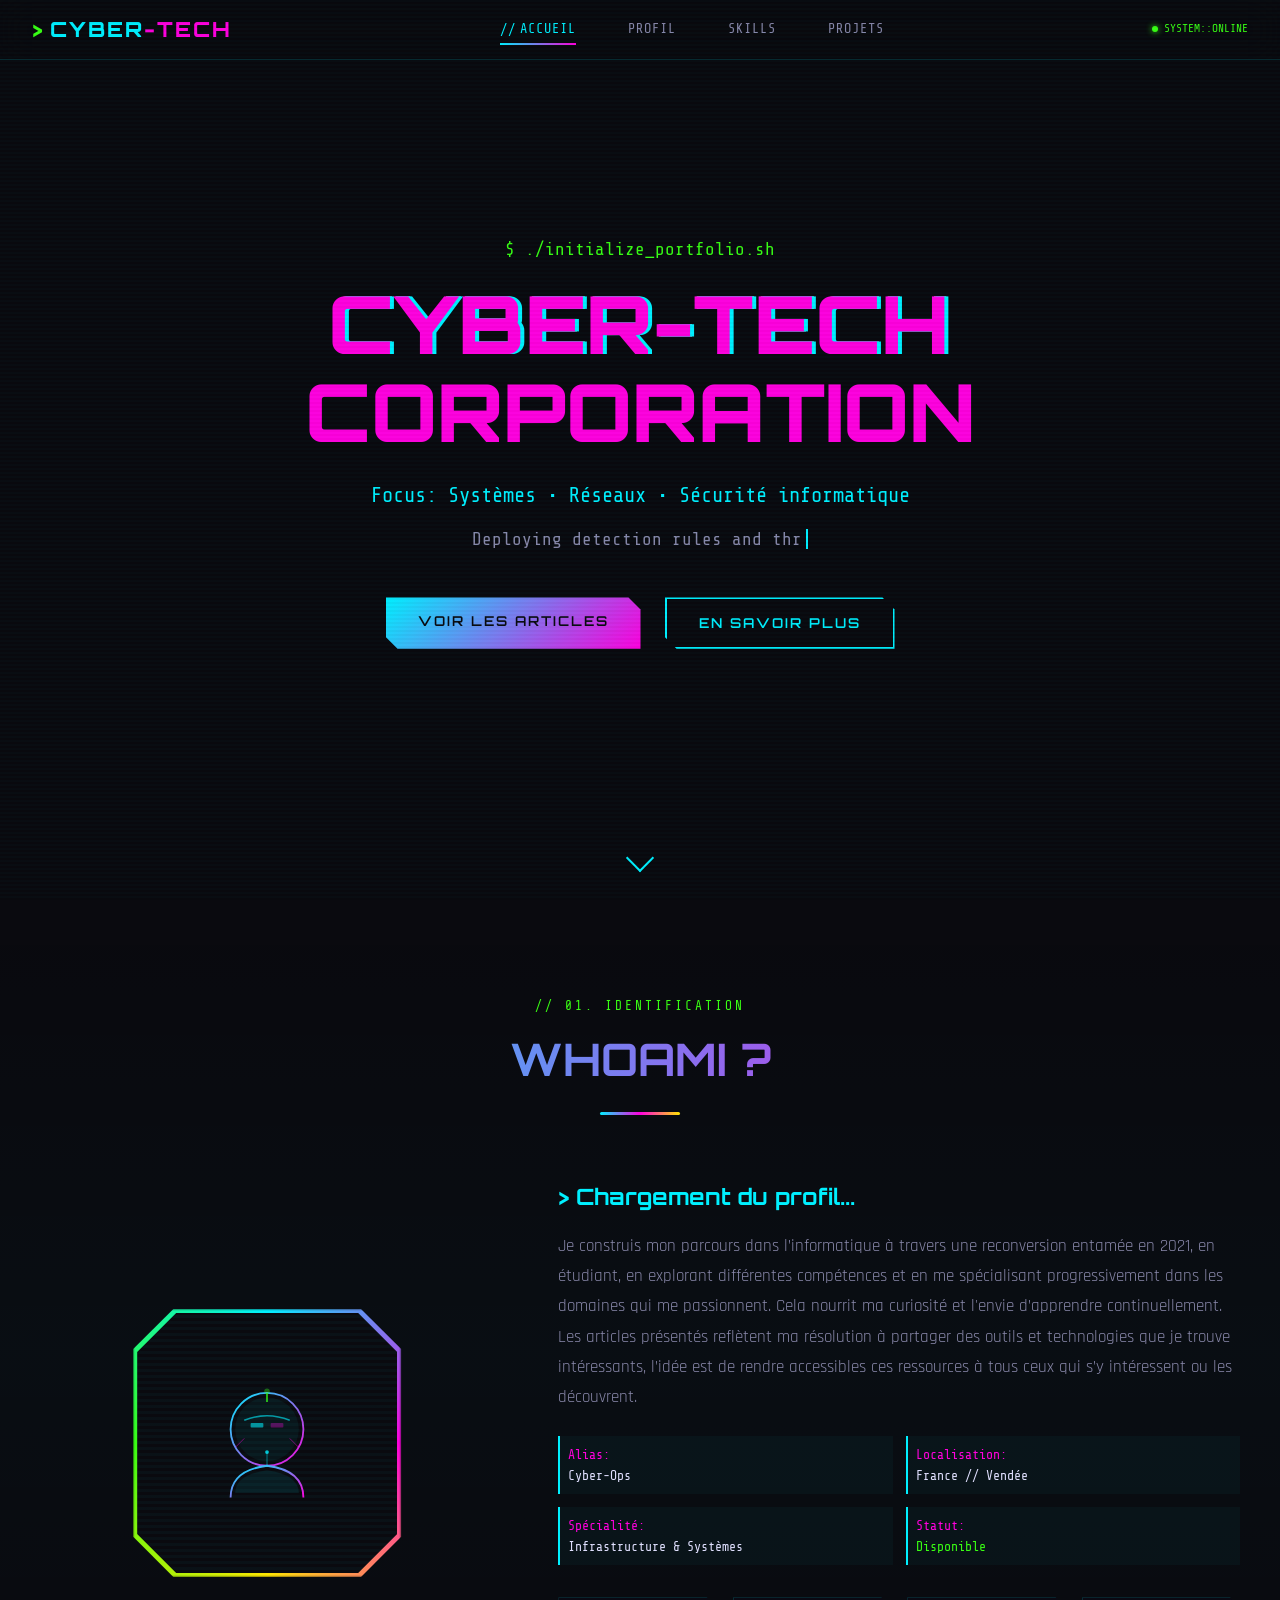
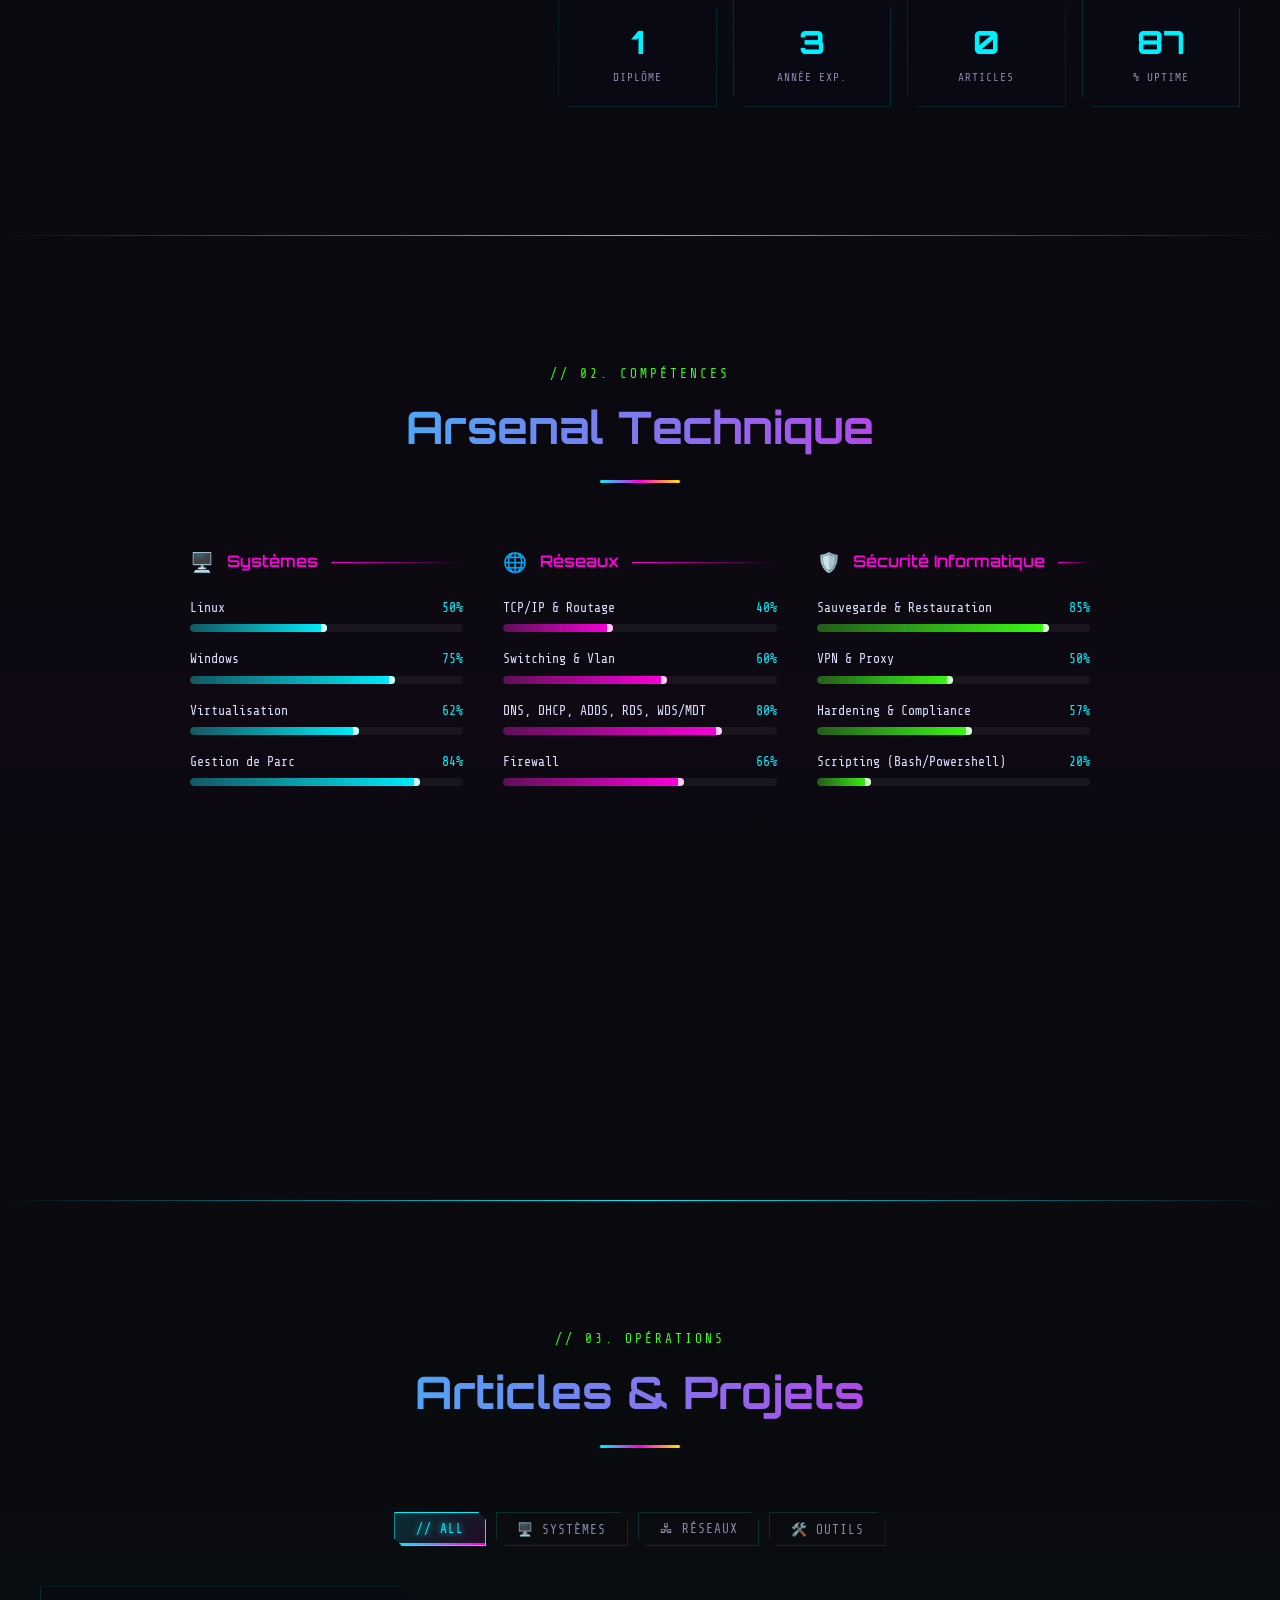
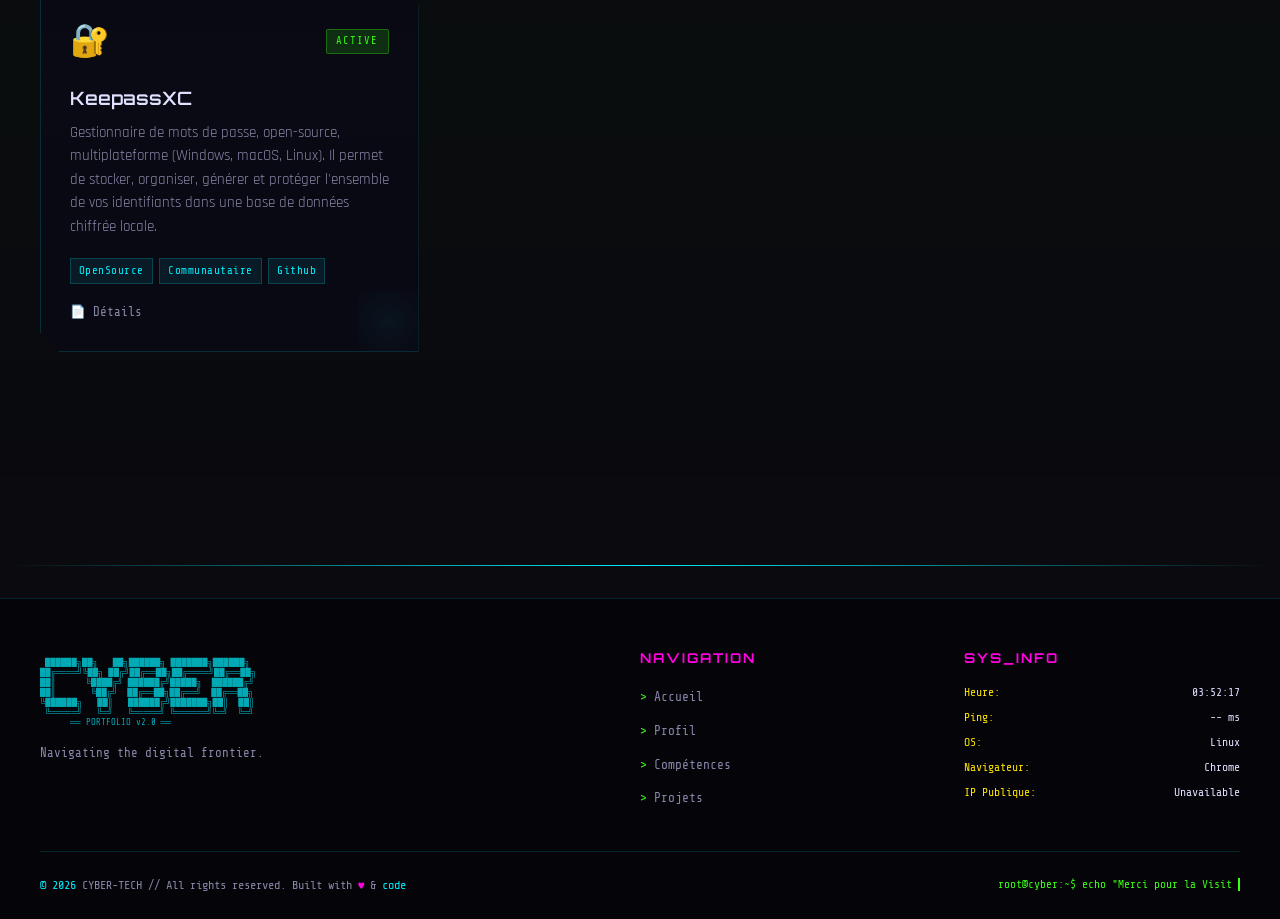
==== index.html @ 15f5e2a7 "Version 2.0.1" ====
<!DOCTYPE html>
<html lang="fr">
<head>
    <meta charset="UTF-8">
    <meta name="viewport" content="width=device-width, initial-scale=1.0">
    <title>CyberPortfolio // Nexus_v2.0</title>
    <link rel="preconnect" href="https://fonts.googleapis.com">
    <link href="https://fonts.googleapis.com/css2?family=Orbitron:wght@400;500;600;700;800;900&family=Rajdhani:wght@300;400;500;600;700&family=Share+Tech+Mono&display=swap" rel="stylesheet">
    <link rel="stylesheet" href="css/style.css">
</head>
<body>

<!-- Scanlines overlay -->
<div class="scanlines"></div>

<!-- Matrix Rain -->
<canvas id="matrix-canvas"></canvas>

<!-- ═══ NAVBAR ═══ -->
<nav class="navbar" id="navbar">
    <div class="nav-container">
        <a href="#hero" class="nav-logo">CYBER<span>-TECH</span></a>
        <ul class="nav-links" id="navLinks">
            <li><a href="#hero" class="active">Accueil</a></li>
            <li><a href="#about">Profil</a></li>
            <li><a href="#skills">Skills</a></li>
            <li><a href="#projects">Projets</a></li>
        </ul>
        <div class="nav-status">
            <div class="status-dot"></div>
            <span>SYSTEM::ONLINE</span>
        </div>
        <button class="burger" id="burger" aria-label="Menu">
            <span></span><span></span><span></span>
        </button>
    </div>
</nav>

<!-- ═══ HERO SECTION ═══ -->
<section id="hero">
    <div class="hero-content">
        <p class="hero-prefix"><span>$</span> ./initialize_portfolio.sh</p>
        <h1 class="hero-title">
            <span class="glitch-text" data-text="CYBER-TECH">CYBER-TECH</span><br>
            <span style="color: var(--neon-magenta);">CORPORATION</span>
        </h1>
        <p class="hero-subtitle">Focus: Systèmes &bull; Réseaux &bull; Sécurité informatique</p>
        <div class="typewriter-container">
            <span id="typewriter"></span>
        </div>
        <div class="hero-buttons">
            <a href="#projects" class="btn-cyber btn-primary">Voir les Articles</a>
            <a href="#about" class="btn-cyber btn-secondary">En savoir plus</a>
        </div>
    </div>
    <div class="hero-scroll-indicator">
        <span></span>
    </div>
</section>

<!-- ═══ ABOUT SECTION ═══ -->
<section id="about">
    <div class="section-container">
        <div class="section-header animate-on-scroll">
            <p class="section-tag">// 01. Identification</p>
            <h2 class="section-title">WHOAMI ?</h2>
            <div class="section-line"></div>
        </div>
        <div class="about-grid">
            <div class="avatar-wrapper animate-on-scroll">
                <div class="avatar-frame">
                    <div class="avatar-inner">
                        <svg viewBox="0 0 200 200" xmlns="http://www.w3.org/2000/svg">
                            <defs>
                                <linearGradient id="grad1" x1="0%" y1="0%" x2="100%" y2="100%">
                                    <stop offset="0%" style="stop-color:#00f0ff;stop-opacity:1" />
                                    <stop offset="100%" style="stop-color:#ff00de;stop-opacity:1" />
                                </linearGradient>
                            </defs>
                            <circle cx="100" cy="85" r="40" fill="none" stroke="url(#grad1)" stroke-width="2"/>
                            <circle cx="100" cy="85" r="35" fill="rgba(0,240,255,0.05)"/>
                            <rect x="82" y="78" width="14" height="5" rx="1" fill="#00f0ff">
                                <animate attributeName="opacity" values="1;0.3;1" dur="3s" repeatCount="indefinite"/>
                            </rect>
                            <rect x="104" y="78" width="14" height="5" rx="1" fill="#ff00de">
                                <animate attributeName="opacity" values="1;0.3;1" dur="3s" repeatCount="indefinite" begin="0.5s"/>
                            </rect>
                            <path d="M60 160 Q60 130 100 125 Q140 130 140 160" fill="none" stroke="url(#grad1)" stroke-width="2"/>
                            <path d="M65 155 Q65 135 100 130 Q135 135 135 155" fill="rgba(0,240,255,0.08)"/>
                            <line x1="100" y1="125" x2="100" y2="110" stroke="#00f0ff" stroke-width="1" opacity="0.5"/>
                            <line x1="75" y1="95" x2="65" y2="105" stroke="#ff00de" stroke-width="1" opacity="0.5"/>
                            <line x1="125" y1="95" x2="135" y2="105" stroke="#ff00de" stroke-width="1" opacity="0.5"/>
                            <circle cx="100" cy="110" r="2" fill="#00f0ff" opacity="0.8">
                                <animate attributeName="r" values="2;3;2" dur="2s" repeatCount="indefinite"/>
                            </circle>
                            <path d="M75 75 Q100 65 125 75" fill="none" stroke="#00f0ff" stroke-width="1.5" opacity="0.6"/>
                            <line x1="100" y1="45" x2="100" y2="55" stroke="#39ff14" stroke-width="1.5"/>
                            <circle cx="100" cy="43" r="3" fill="#39ff14" opacity="0.8">
                                <animate attributeName="opacity" values="0.8;0.2;0.8" dur="1.5s" repeatCount="indefinite"/>
                            </circle>
                        </svg>
                        <div class="avatar-glitch-overlay"></div>
                    </div>
                </div>
            </div>
            <div class="about-content animate-on-scroll">
                <h3>> Chargement du profil...</h3>
                <p>
                    Je construis mon parcours dans l’informatique à travers une reconversion entamée en 2021, en étudiant, 
                    en explorant différentes compétences et en me spécialisant progressivement dans les domaines qui me passionnent. 
                    Cela nourrit ma curiosité et l'envie d’apprendre continuellement.
                    Les articles présentés reflètent ma résolution à partager des outils et technologies que je trouve intéressants, 
                    l’idée est de rendre accessibles ces ressources à tous ceux qui s’y intéressent ou les découvrent. 
                </p>
                <div class="info-grid">
                    <div class="info-item">
                        <span class="label">Alias:</span>
                        <span class="value">Cyber-Ops</span>
                    </div>
                    <div class="info-item">
                        <span class="label">Localisation:</span>
                        <span class="value">France // Vendée</span>
                    </div>
                    <div class="info-item">
                        <span class="label">Spécialité:</span>
                        <span class="value">Infrastructure & Systèmes</span>
                    </div>
                    <div class="info-item">
                        <span class="label">Statut:</span>
                        <span class="value" style="color: var(--neon-green);">Disponible</span>
                    </div>
                </div>
                <div class="stats-row">
                    <div class="stat-card">
                        <div class="stat-number" data-target="2">0</div>
                        <div class="stat-label">Diplôme</div>
                    </div>
                    <div class="stat-card">
                        <div class="stat-number" data-target="4">0</div>
                        <div class="stat-label">Année exp.</div>
                    </div>
                    <div class="stat-card">
                        <div class="stat-number" data-target="1">0</div>
                        <div class="stat-label">Articles</div>
                    </div>
                    <div class="stat-card">
                        <div class="stat-number" data-target="99">0</div>
                        <div class="stat-label">% Uptime</div>
                    </div>
                </div>
            </div>
        </div>
    </div>
</section>

<div class="cyber-divider"></div>

<!-- ═══ SKILLS SECTION ═══ -->
<section id="skills">
    <div class="section-container">
        <div class="section-header animate-on-scroll">
            <p class="section-tag">// 02. Compétences</p>
            <h2 class="section-title">Arsenal Technique</h2>
            <div class="section-line"></div>
        </div>
        <div class="skills-layout">
            <div class="skills-bars animate-on-scroll">
                <!-- Systèmes -->
                <div class="skill-category">
                    <div class="skill-category-title">
                        <span class="icon">🖥️</span> Systèmes
                    </div>
                    <div class="skill-bar-item">
                        <div class="skill-bar-header">
                            <span class="skill-bar-name">Linux</span>
                            <span class="skill-bar-pct">50%</span>
                        </div>
                        <div class="skill-bar-track"><div class="skill-bar-fill cyan" data-width="50"></div></div>
                    </div>
                    <div class="skill-bar-item">
                        <div class="skill-bar-header">
                            <span class="skill-bar-name">Windows</span>
                            <span class="skill-bar-pct">75%</span>
                        </div>
                        <div class="skill-bar-track"><div class="skill-bar-fill cyan" data-width="75"></div></div>
                    </div>
                    <div class="skill-bar-item">
                        <div class="skill-bar-header">
                            <span class="skill-bar-name">Virtualisation</span>
                            <span class="skill-bar-pct">62%</span>
                        </div>
                        <div class="skill-bar-track"><div class="skill-bar-fill cyan" data-width="62"></div></div>
                    </div>
                    <div class="skill-bar-item">
                        <div class="skill-bar-header">
                            <span class="skill-bar-name">Gestion de Parc</span>
                            <span class="skill-bar-pct">84%</span>
                        </div>
                        <div class="skill-bar-track"><div class="skill-bar-fill cyan" data-width="84"></div></div>
                    </div>
                </div>

                <!-- Réseaux -->
                <div class="skill-category">
                    <div class="skill-category-title">
                        <span class="icon">🌐</span> Réseaux
                    </div>
                    <div class="skill-bar-item">
                        <div class="skill-bar-header">
                            <span class="skill-bar-name">TCP/IP & Routage</span>
                            <span class="skill-bar-pct">40%</span>
                        </div>
                        <div class="skill-bar-track"><div class="skill-bar-fill magenta" data-width="40"></div></div>
                    </div>
                    <div class="skill-bar-item">
                        <div class="skill-bar-header">
                            <span class="skill-bar-name">Switching & Vlan</span>
                            <span class="skill-bar-pct">60%</span>
                        </div>
                        <div class="skill-bar-track"><div class="skill-bar-fill magenta" data-width="60"></div></div>
                    </div>
                    <div class="skill-bar-item">
                        <div class="skill-bar-header">
                            <span class="skill-bar-name">DNS, DHCP, ADDS, RDS, WDS/MDT</span>
                            <span class="skill-bar-pct">80%</span>
                        </div>
                        <div class="skill-bar-track"><div class="skill-bar-fill magenta" data-width="80"></div></div>
                    </div>
                    <div class="skill-bar-item">
                        <div class="skill-bar-header">
                            <span class="skill-bar-name">Firewall</span>
                            <span class="skill-bar-pct">66%</span>
                        </div>
                        <div class="skill-bar-track"><div class="skill-bar-fill magenta" data-width="66"></div></div>
                    </div>
                </div>

                <!-- Cybersécurité -->
                <div class="skill-category">
                    <div class="skill-category-title">
                        <span class="icon">🛡️</span> Sécurité Informatique
                    </div>
                    <div class="skill-bar-item">
                        <div class="skill-bar-header">
                            <span class="skill-bar-name">Sauvegarde & Restauration</span>
                            <span class="skill-bar-pct">85%</span>
                        </div>
                        <div class="skill-bar-track"><div class="skill-bar-fill green" data-width="85"></div></div>
                    </div>
                    <div class="skill-bar-item">
                        <div class="skill-bar-header">
                            <span class="skill-bar-name">VPN & Proxy</span>
                            <span class="skill-bar-pct">50%</span>
                        </div>
                        <div class="skill-bar-track"><div class="skill-bar-fill green" data-width="50"></div></div>
                    </div>
                    <div class="skill-bar-item">
                        <div class="skill-bar-header">
                            <span class="skill-bar-name">Hardening & Compliance</span>
                            <span class="skill-bar-pct">57%</span>
                        </div>
                        <div class="skill-bar-track"><div class="skill-bar-fill green" data-width="57"></div></div>
                    </div>
                    <div class="skill-bar-item">
                        <div class="skill-bar-header">
                            <span class="skill-bar-name">Scripting (Bash/Powershell)</span>
                            <span class="skill-bar-pct">20%</span>
                        </div>
                        <div class="skill-bar-track"><div class="skill-bar-fill green" data-width="20"></div></div>
                    </div>
                </div>
            </div>
        </div>
    </div>
</section>

<div class="cyber-divider"></div>

<!-- ═══ PROJECTS SECTION ═══ -->
<section id="projects">
    <div class="section-container">
        <div class="section-header animate-on-scroll">
            <p class="section-tag">// 03. Opérations</p>
            <h2 class="section-title">Articles & Projets</h2>
            <div class="section-line"></div>
        </div>

        <!-- ── Onglets de filtrage ── -->
        <div class="projects-tabs animate-on-scroll">
            <button class="projects-tab-btn active" data-filter="all">// All</button>
            <button class="projects-tab-btn" data-filter="Systèmes">🖥️ Systèmes</button>
            <button class="projects-tab-btn" data-filter="Réseaux">🖧 Réseaux</button>
            <button class="projects-tab-btn" data-filter="Outils">🛠️ Outils</button>
        </div>

        <div class="projects-grid">
            <!-- Project 1 -->
            <div class="project-card animate-on-scroll" data-category="Outils">
                <div class="project-header">
                    <span class="project-icon">🔐</span>
                    <span class="project-status status-active">Active</span>
                </div>
                <h3 class="project-title">KeepassXC</h3>
                <p class="project-desc">
                    Gestionnaire de mots de passe, open-source, 
                    multiplateforme (Windows, macOS, Linux). Il permet de stocker, organiser, 
                    générer et protéger l'ensemble de vos identifiants dans une base de données chiffrée locale.
                </p>
                <div class="project-tags">
                    <span class="project-tag">OpenSource</span>
                    <span class="project-tag">Communautaire</span>
                    <span class="project-tag">Github</span>
                </div>
                <div class="project-links">
                    <a href="Projects/outils/P1_KeePassXC.html" class="project-link">📄 Détails</a>
                </div>
            </div>
            
            <!-- Project 2 
            <div class="project-card animate-on-scroll" data-category="Réseaux">
                <div class="project-header">
                    <span class="project-icon">🌐</span>
                    <span class="project-status status-active">Active</span>
                </div>
                <h3 class="project-title">InfraBuilder</h3>
                <p class="project-desc">
                    Automatisation complète du déploiement d'infrastructures réseau :
                    VLANs, routage inter-VLAN, DHCP, DNS, et monitoring.
                    Infrastructure as Code avec Ansible.
                </p>
                <div class="project-tags">
                    <span class="project-tag">Ansible</span>
                    <span class="project-tag">Terraform</span>
                    <span class="project-tag">Cisco IOS</span>
                    <span class="project-tag">YAML</span>
                </div>
                <div class="project-links">
                    <a href="Projects/Project_Template.html" class="project-link">📄 Détails</a>
                    <a href="#" class="project-link">📂 Code source</a>
                    <a href="#" class="project-link">📖 Documentation</a>
                </div>
            </div> -->

            <!-- Project 3 
            <div class="project-card animate-on-scroll" data-category="Systèmes">
                <div class="project-header">
                    <span class="project-icon">🛡️</span>
                    <span class="project-status status-dev">En dev</span>
                </div>
                <h3 class="project-title">VulnScanner Pro</h3>
                <p class="project-desc">
                    Scanner de vulnérabilités automatisé ciblant les services réseau exposés.
                    Génération de rapports conformes aux standards OWASP et CVE.
                </p>
                <div class="project-tags">
                    <span class="project-tag">Python</span>
                    <span class="project-tag">Nmap</span>
                    <span class="project-tag">SQLite</span>
                    <span class="project-tag">API REST</span>
                </div>
                <div class="project-links">
                    <a href="Projects/Project_Template.html" class="project-link">📄 Détails</a>
                    <a href="#" class="project-link">📂 Code source</a>
                </div>
            </div>-->

            <!-- Project 4 
            <div class="project-card animate-on-scroll" data-category="outils">
                <div class="project-header">
                    <span class="project-icon">🔐</span>
                    <span class="project-status status-beta">Beta</span>
                </div>
                <h3 class="project-title">CryptoVault</h3>
                <p class="project-desc">
                    Gestionnaire de secrets et certificats SSL/TLS pour environnements
                    multi-serveurs. Rotation automatique des clés et audit de conformité.
                </p>
                <div class="project-tags">
                    <span class="project-tag">Go</span>
                    <span class="project-tag">HashiCorp Vault</span>
                    <span class="project-tag">PKI</span>
                    <span class="project-tag">Let's Encrypt</span>
                </div>
                <div class="project-links">
                    <a href="Projects/Project_Template.html" class="project-link">📄 Détails</a>
                    <a href="#" class="project-link">📂 Code source</a>
                    <a href="#" class="project-link">🔗 Demo</a>
                </div>
            </div>-->

            <!-- Project 5 
            <div class="project-card animate-on-scroll" data-category="outils">
                <div class="project-header">
                    <span class="project-icon">📊</span>
                    <span class="project-status status-active">Active</span>
                </div>
                <h3 class="project-title">NetTopology Mapper</h3>
                <p class="project-desc">
                    Outil de cartographie réseau automatisée avec détection d'équipements,
                    visualisation de la topologie et export en formats multiples.
                </p>
                <div class="project-tags">
                    <span class="project-tag">Python</span>
                    <span class="project-tag">SNMP</span>
                    <span class="project-tag">D3.js</span>
                    <span class="project-tag">GraphML</span>
                </div>
                <div class="project-links">
                    <a href="Projects/Project_Template.html" class="project-link">📄 Détails</a>
                    <a href="#" class="project-link">📂 Code source</a>
                    <a href="#" class="project-link">📖 Wiki</a>
                </div>
            </div>-->

            <!-- Project 6 
            <div class="project-card animate-on-scroll" data-category="outils">
                <div class="project-header">
                    <span class="project-icon">⚡</span>
                    <span class="project-status status-archive">Archive</span>
                </div>
                <h3 class="project-title">HomeLab Cluster</h3>
                <p class="project-desc">
                    Cluster Proxmox personnel avec haute disponibilité, stockage Ceph,
                    et stack de monitoring complète. Lab de test pour environnements de prod.
                </p>
                <div class="project-tags">
                    <span class="project-tag">Proxmox</span>
                    <span class="project-tag">Ceph</span>
                    <span class="project-tag">Grafana</span>
                    <span class="project-tag">Prometheus</span>
                </div>
                <div class="project-links">
                    <a href="Projects/Project_Template.html" class="project-link">📄 Détails</a>
                    <a href="#" class="project-link">📂 Code source</a>
                    <a href="#" class="project-link">📖 Blog post</a>
                </div> 
            </div>-->
        </div>
    </div>
</section>

<div class="cyber-divider"></div>

<!-- ═══ FOOTER ═══ -->
<footer>
    <div class="footer-container">
        <div class="footer-grid">
            <div>
                <div class="ascii-art">
 ██████╗██╗   ██╗██████╗ ███████╗██████╗
██╔════╝╚██╗ ██╔╝██╔══██╗██╔════╝██╔══██╗
██║      ╚████╔╝ ██████╔╝█████╗  ██████╔╝
██║       ╚██╔╝  ██╔══██╗██╔══╝  ██╔══██╗
╚██████╗   ██║   ██████╔╝███████╗██║  ██║
 ╚═════╝   ╚═╝   ╚═════╝ ╚══════╝╚═╝  ╚═╝
      ══ PORTFOLIO v2.0 ══</div>
                <p style="font-family: var(--font-mono); font-size: 0.78rem; color: var(--text-secondary); max-width: 350px;">
                    Navigating the digital frontier.
                </p>
            </div>
            <div>
                <h4 class="footer-section-title">Navigation</h4>
                <ul class="footer-links">
                    <li><a href="#hero">Accueil</a></li>
                    <li><a href="#about">Profil</a></li>
                    <li><a href="#skills">Compétences</a></li>
                    <li><a href="#projects">Projets</a></li>
                </ul>
            </div>
            <div>
                <h4 class="footer-section-title">Sys_Info</h4>
                <div class="system-info">
                    <div>
                        <span class="sys-label">Heure:</span>
                        <span class="sys-value" id="liveClock">--:--:--</span>
                    </div>
                    <div>
                        <span class="sys-label">Ping:</span>
                        <span class="sys-value" id="pingValue">-- ms</span>
                    </div>
                    <div>
                        <span class="sys-label">OS:</span>
                        <span class="sys-value" id="osInfo">Detecting...</span>
                    </div>
                    <div>
                        <span class="sys-label">Navigateur:</span>
                        <span class="sys-value" id="browserInfo">Detecting...</span>
                    </div>
                    <div>
                        <span class="sys-label">IP Publique:</span>
                        <span class="sys-value" id="userIP">Loading...</span>
                    </div>
                </div>
            </div>
        </div>
        <div class="footer-bottom">
            <p class="footer-copy">
                <span>&copy;</span> <span id="year">2025</span> CYBER-TECH // All rights reserved. Built with <span style="color: var(--neon-magenta);">♥</span> & <span style="color: var(--neon-cyan);">code</span>
            </p>
            <p class="footer-terminal">
                root@cyber:~$ <span id="footerCmd"></span><span style="animation: typing-cursor 0.7s step-end infinite; border-right: 2px solid var(--neon-green);">&nbsp;</span>
            </p>
        </div>
    </div>
</footer>

<!-- JavaScript externe -->
<script src="js/main.js"></script>
</body>
</html>
---- css/style.css ----
/* ═══════════════════════════════════════════
   ROOT & RESET
═══════════════════════════════════════════ */
:root {
    --neon-cyan: #00f0ff;
    --neon-magenta: #ff00de;
    --neon-yellow: #ffe600;
    --neon-green: #39ff14;
    --neon-orange: #ff6a00;
    --neon-red: #ff073a;
    --bg-dark: #0a0a0f;
    --bg-card: rgba(10, 10, 20, 0.85);
    --bg-card-hover: rgba(20, 20, 40, 0.95);
    --text-primary: #e0e0ff;
    --text-secondary: #8888aa;
    --border-cyber: rgba(0, 240, 255, 0.15);
    --font-title: 'Orbitron', sans-serif;
    --font-mono: 'Share Tech Mono', monospace;
    --font-body: 'Rajdhani', sans-serif;
}

*, *::before, *::after { margin: 0; padding: 0; box-sizing: border-box; }

html { scroll-behavior: smooth; scrollbar-width: thin; scrollbar-color: var(--neon-cyan) var(--bg-dark); }
::-webkit-scrollbar { width: 6px; }
::-webkit-scrollbar-track { background: var(--bg-dark); }
::-webkit-scrollbar-thumb { background: var(--neon-cyan); border-radius: 3px; }

body {
    font-family: var(--font-body);
    background: var(--bg-dark);
    color: var(--text-primary);
    overflow-x: hidden;
    line-height: 1.6;
}

/* ═══════════════════════════════════════════
   SCANLINES OVERLAY
═══════════════════════════════════════════ */
.scanlines {
    position: fixed; top: 0; left: 0; width: 100%; height: 100%;
    pointer-events: none; z-index: 9999;
    background: repeating-linear-gradient(
        0deg,
        transparent,
        transparent 2px,
        rgba(0, 240, 255, 0.015) 2px,
        rgba(0, 240, 255, 0.015) 4px
    );
}
.scanlines::after {
    content: '';
    position: absolute; top: 0; left: 0; width: 100%; height: 100%;
    background: linear-gradient(
        transparent 50%,
        rgba(0, 0, 0, 0.03) 50%
    );
    background-size: 100% 4px;
    animation: scanmove 8s linear infinite;
}
@keyframes scanmove {
    0% { transform: translateY(0); }
    100% { transform: translateY(100px); }
}

/* ═══════════════════════════════════════════
   MATRIX RAIN CANVAS
═══════════════════════════════════════════ */
#matrix-canvas {
    position: fixed; top: 0; left: 0; width: 100%; height: 100%;
    z-index: 0; opacity: 0.12;
}

/* ═══════════════════════════════════════════
   ANIMATIONS
═══════════════════════════════════════════ */
@keyframes glitch {
    0%, 100% { text-shadow: 2px 0 var(--neon-magenta), -2px 0 var(--neon-cyan); transform: translate(0); }
    20% { text-shadow: -3px 0 var(--neon-magenta), 3px 0 var(--neon-cyan); transform: translate(2px, -1px); }
    40% { text-shadow: 3px 0 var(--neon-magenta), -3px 0 var(--neon-cyan); transform: translate(-2px, 1px); }
    60% { text-shadow: -2px 0 var(--neon-magenta), 2px 0 var(--neon-cyan); transform: translate(1px, 2px); }
    80% { text-shadow: 2px 0 var(--neon-magenta), -2px 0 var(--neon-cyan); transform: translate(-1px, -2px); }
}

@keyframes glitch-clip {
    0%, 100% { clip-path: inset(0 0 95% 0); }
    10% { clip-path: inset(30% 0 40% 0); }
    20% { clip-path: inset(70% 0 5% 0); }
    30% { clip-path: inset(10% 0 60% 0); }
    40% { clip-path: inset(50% 0 20% 0); }
    50% { clip-path: inset(80% 0 0% 0); }
    60% { clip-path: inset(5% 0 80% 0); }
    70% { clip-path: inset(45% 0 30% 0); }
    80% { clip-path: inset(65% 0 15% 0); }
    90% { clip-path: inset(20% 0 55% 0); }
}

@keyframes flicker {
    0%, 19.999%, 22%, 62.999%, 64%, 64.999%, 70%, 100% { opacity: 1; }
    20%, 21.999%, 63%, 63.999%, 65%, 69.999% { opacity: 0.33; }
}

@keyframes pulse-glow {
    0%, 100% { box-shadow: 0 0 5px var(--neon-cyan), 0 0 10px var(--neon-cyan), 0 0 20px rgba(0,240,255,0.3); }
    50% { box-shadow: 0 0 10px var(--neon-cyan), 0 0 20px var(--neon-cyan), 0 0 40px rgba(0,240,255,0.5); }
}

@keyframes floating {
    0%, 100% { transform: translateY(0px); }
    50% { transform: translateY(-12px); }
}

@keyframes typing-cursor {
    0%, 100% { border-color: var(--neon-cyan); }
    50% { border-color: transparent; }
}

@keyframes slideInUp {
    from { opacity: 0; transform: translateY(60px); }
    to { opacity: 1; transform: translateY(0); }
}

@keyframes borderGlow {
    0%, 100% { border-color: var(--neon-cyan); }
    33% { border-color: var(--neon-magenta); }
    66% { border-color: var(--neon-green); }
}

@keyframes progressFill {
    from { width: 0%; }
}

@keyframes countUp {
    from { opacity: 0; transform: scale(0.5); }
    to { opacity: 1; transform: scale(1); }
}

@keyframes neonPulse {
    0%, 100% { text-shadow: 0 0 5px var(--neon-cyan), 0 0 10px var(--neon-cyan), 0 0 20px var(--neon-cyan); }
    50% { text-shadow: 0 0 10px var(--neon-cyan), 0 0 25px var(--neon-cyan), 0 0 50px var(--neon-cyan); }
}

.animate-on-scroll {
    opacity: 0;
    transform: translateY(40px);
    transition: all 0.8s cubic-bezier(0.25, 0.46, 0.45, 0.94);
}
.animate-on-scroll.visible {
    opacity: 1;
    transform: translateY(0);
}

/* ═══════════════════════════════════════════
   NAVBAR
═══════════════════════════════════════════ */
.navbar {
    position: fixed; top: 0; left: 0; width: 100%; z-index: 1000;
    background: rgba(10, 10, 15, 0.9);
    backdrop-filter: blur(20px);
    border-bottom: 1px solid var(--border-cyber);
    transition: all 0.3s ease;
}
.navbar.scrolled {
    background: rgba(10, 10, 15, 0.98);
    box-shadow: 0 2px 30px rgba(0, 240, 255, 0.1);
}
.nav-container {
    max-width: 1280px; margin: 0 auto;
    display: flex; justify-content: space-between; align-items: center;
    padding: 0.8rem 2rem;
}
.nav-logo {
    font-family: var(--font-title);
    font-size: 1.3rem; font-weight: 800;
    color: var(--neon-cyan);
    text-decoration: none;
    letter-spacing: 2px;
    animation: neonPulse 3s ease-in-out infinite;
    position: relative;
}
.nav-logo span { color: var(--neon-magenta); }
.nav-logo::before {
    content: '>';
    color: var(--neon-green);
    margin-right: 6px;
    animation: flicker 4s linear infinite;
}

.nav-links {
    display: flex; gap: 2rem; list-style: none; align-items: center;
}
.nav-links a {
    font-family: var(--font-mono);
    font-size: 0.85rem;
    color: var(--text-secondary);
    text-decoration: none;
    text-transform: uppercase;
    letter-spacing: 1px;
    padding: 0.4rem 0;
    position: relative;
    transition: color 0.3s ease;
}
.nav-links a::before {
    content: '//';
    color: var(--neon-cyan);
    opacity: 0;
    margin-right: 4px;
    transition: opacity 0.3s ease;
}
.nav-links a:hover, .nav-links a.active {
    color: var(--neon-cyan);
}
.nav-links a:hover::before, .nav-links a.active::before {
    opacity: 1;
}
.nav-links a::after {
    content: '';
    position: absolute; bottom: -2px; left: 0;
    width: 0; height: 2px;
    background: linear-gradient(90deg, var(--neon-cyan), var(--neon-magenta));
    transition: width 0.3s ease;
}
.nav-links a:hover::after, .nav-links a.active::after { width: 100%; }

.nav-status {
    font-family: var(--font-mono);
    font-size: 0.7rem;
    color: var(--neon-green);
    display: flex; align-items: center; gap: 6px;
}
.status-dot {
    width: 6px; height: 6px;
    background: var(--neon-green);
    border-radius: 50%;
    animation: pulse-glow 2s infinite;
    box-shadow: 0 0 6px var(--neon-green);
}

/* Mobile menu */
.burger {
    display: none;
    flex-direction: column; gap: 5px;
    cursor: pointer; background: none; border: none; padding: 5px;
}
.burger span {
    width: 25px; height: 2px;
    background: var(--neon-cyan);
    transition: all 0.3s ease;
}
.burger.active span:nth-child(1) { transform: rotate(45deg) translate(5px, 5px); }
.burger.active span:nth-child(2) { opacity: 0; }
.burger.active span:nth-child(3) { transform: rotate(-45deg) translate(5px, -5px); }

@media (max-width: 768px) {
    .burger { display: flex; }
    .nav-links {
        position: fixed; top: 60px; left: 0; width: 100%; height: calc(100vh - 60px);
        flex-direction: column; justify-content: center; align-items: center;
        background: rgba(10, 10, 15, 0.98);
        transform: translateX(100%); transition: transform 0.4s ease;
        gap: 2.5rem;
    }
    .nav-links.open { transform: translateX(0); }
    .nav-links a { font-size: 1.1rem; }
    .nav-status { display: none; }
}

/* ═══════════════════════════════════════════
   SECTION COMMON
═══════════════════════════════════════════ */
section {
    position: relative;
    z-index: 1;
    padding: 6rem 2rem;
    min-height: 100vh;
}
.section-container {
    max-width: 1200px; margin: 0 auto;
}
.section-header {
    text-align: center; margin-bottom: 4rem;
}
.section-tag {
    font-family: var(--font-mono);
    font-size: 0.8rem;
    color: var(--neon-green);
    letter-spacing: 3px;
    text-transform: uppercase;
    margin-bottom: 0.5rem;
}
.section-title {
    font-family: var(--font-title);
    font-size: clamp(1.8rem, 4vw, 2.8rem);
    font-weight: 700;
    background: linear-gradient(90deg, var(--neon-cyan), var(--neon-magenta));
    -webkit-background-clip: text;
    -webkit-text-fill-color: transparent;
    background-clip: text;
    margin-bottom: 1rem;
}
.section-line {
    width: 80px; height: 3px; margin: 0 auto;
    background: linear-gradient(90deg, var(--neon-cyan), var(--neon-magenta), var(--neon-yellow));
    border-radius: 2px;
}

/* ═══════════════════════════════════════════
   HERO SECTION
═══════════════════════════════════════════ */
#hero {
    display: flex; align-items: center; justify-content: center;
    min-height: 100vh; text-align: center;
    padding-top: 80px;
}
.hero-content { max-width: 900px; }

.hero-prefix {
    font-family: var(--font-mono);
    font-size: clamp(0.9rem, 2vw, 1.1rem);
    color: var(--neon-green);
    margin-bottom: 1rem;
    animation: slideInUp 0.8s ease-out;
}
.hero-prefix span {
    animation: flicker 5s linear infinite;
}

.hero-title {
    font-family: var(--font-title);
    font-size: clamp(2.5rem, 7vw, 5rem);
    font-weight: 900;
    line-height: 1.1;
    margin-bottom: 1.5rem;
    position: relative;
    color: var(--text-primary);
}

.glitch-text {
    position: relative;
    display: inline-block;
}
.glitch-text::before,
.glitch-text::after {
    content: attr(data-text);
    position: absolute; top: 0; left: 0;
    width: 100%; height: 100%;
}
.glitch-text::before {
    color: var(--neon-cyan);
    animation: glitch-clip 3s infinite linear alternate-reverse;
    left: 2px;
}
.glitch-text::after {
    color: var(--neon-magenta);
    animation: glitch-clip 2s infinite linear alternate;
    left: -2px;
}
.glitch-text:hover {
    animation: glitch 0.5s infinite;
}

.hero-subtitle {
    font-family: var(--font-mono);
    font-size: clamp(1rem, 2.5vw, 1.3rem);
    color: var(--neon-cyan);
    margin-bottom: 0.8rem;
}

.typewriter-container {
    font-family: var(--font-mono);
    font-size: clamp(0.9rem, 2vw, 1.1rem);
    color: var(--text-secondary);
    margin-bottom: 2.5rem;
    min-height: 2rem;
}
#typewriter {
    border-right: 2px solid var(--neon-cyan);
    padding-right: 4px;
    animation: typing-cursor 0.8s step-end infinite;
}

.hero-buttons {
    display: flex; gap: 1.5rem; justify-content: center; flex-wrap: wrap;
    animation: slideInUp 1.2s ease-out;
}
.btn-cyber {
    font-family: var(--font-title);
    font-size: 0.85rem;
    font-weight: 600;
    padding: 0.8rem 2rem;
    text-decoration: none;
    text-transform: uppercase;
    letter-spacing: 2px;
    position: relative;
    overflow: hidden;
    cursor: pointer;
    border: none;
    transition: all 0.3s ease;
    clip-path: polygon(0 0, calc(100% - 12px) 0, 100% 12px, 100% 100%, 12px 100%, 0 calc(100% - 12px));
}
.btn-primary {
    background: linear-gradient(135deg, var(--neon-cyan), var(--neon-magenta));
    color: var(--bg-dark);
}
.btn-primary:hover {
    box-shadow: 0 0 30px rgba(0, 240, 255, 0.5);
    transform: translateY(-2px);
}
.btn-secondary {
    background: transparent;
    border: 2px solid var(--neon-cyan);
    color: var(--neon-cyan);
}
.btn-secondary:hover {
    background: rgba(0, 240, 255, 0.1);
    box-shadow: 0 0 20px rgba(0, 240, 255, 0.3);
    transform: translateY(-2px);
}

.hero-scroll-indicator {
    position: absolute; bottom: 2rem;
    left: 50%; transform: translateX(-50%);
    animation: floating 3s ease-in-out infinite;
}
.hero-scroll-indicator span {
    display: block; width: 20px; height: 20px;
    border-right: 2px solid var(--neon-cyan);
    border-bottom: 2px solid var(--neon-cyan);
    transform: rotate(45deg);
    animation: flicker 4s linear infinite;
}

/* ═══════════════════════════════════════════
   ABOUT SECTION
═══════════════════════════════════════════ */
#about { background: linear-gradient(180deg, transparent, rgba(0,240,255,0.02), transparent); }

.about-grid {
    display: grid;
    grid-template-columns: 1fr 1.5fr;
    gap: 4rem;
    align-items: center;
}
@media (max-width: 768px) {
    .about-grid { grid-template-columns: 1fr; gap: 2rem; }
}

.avatar-wrapper {
    position: relative;
    display: flex; justify-content: center;
}
.avatar-frame {
    width: 260px; height: 260px;
    position: relative;
    animation: floating 6s ease-in-out infinite;
}
.avatar-frame::before {
    content: '';
    position: absolute; inset: -4px;
    background: conic-gradient(var(--neon-cyan), var(--neon-magenta), var(--neon-yellow), var(--neon-green), var(--neon-cyan));
    clip-path: polygon(15% 0%, 85% 0%, 100% 15%, 100% 85%, 85% 100%, 15% 100%, 0% 85%, 0% 15%);
    animation: borderGlow 4s linear infinite;
    filter: blur(1px);
}
.avatar-inner {
    width: 100%; height: 100%;
    background: var(--bg-dark);
    clip-path: polygon(15% 0%, 85% 0%, 100% 15%, 100% 85%, 85% 100%, 15% 100%, 0% 85%, 0% 15%);
    display: flex; align-items: center; justify-content: center;
    position: relative;
    overflow: hidden;
}
.avatar-inner svg {
    width: 70%; height: 70%;
}
.avatar-glitch-overlay {
    position: absolute; inset: 0;
    background: repeating-linear-gradient(
        0deg,
        transparent,
        transparent 3px,
        rgba(0, 240, 255, 0.03) 3px,
        rgba(0, 240, 255, 0.03) 6px
    );
}

.about-content h3 {
    font-family: var(--font-title);
    font-size: 1.4rem;
    color: var(--neon-cyan);
    margin-bottom: 1rem;
}
.about-content p {
    color: var(--text-secondary);
    font-size: 1.05rem;
    margin-bottom: 1.5rem;
    line-height: 1.8;
}

.info-grid {
    display: grid;
    grid-template-columns: 1fr 1fr;
    gap: 0.8rem;
    margin-bottom: 2rem;
}
.info-item {
    font-family: var(--font-mono);
    font-size: 0.82rem;
    color: var(--text-secondary);
    padding: 0.5rem;
    background: rgba(0, 240, 255, 0.03);
    border-left: 2px solid var(--neon-cyan);
}
.info-item .label {
    color: var(--neon-magenta);
}
.info-item .value {
    color: var(--text-primary);
    display: block;
}

.stats-row {
    display: grid;
    grid-template-columns: repeat(auto-fit, minmax(120px, 1fr));
    gap: 1rem;
}
.stat-card {
    text-align: center;
    padding: 1.2rem 0.5rem;
    background: var(--bg-card);
    border: 1px solid var(--border-cyber);
    clip-path: polygon(0 0, calc(100% - 10px) 0, 100% 10px, 100% 100%, 10px 100%, 0 calc(100% - 10px));
    transition: all 0.3s ease;
}
.stat-card:hover {
    border-color: var(--neon-cyan);
    box-shadow: 0 0 20px rgba(0, 240, 255, 0.15);
}
.stat-number {
    font-family: var(--font-title);
    font-size: 2rem;
    font-weight: 800;
    color: var(--neon-cyan);
}
.stat-label {
    font-family: var(--font-mono);
    font-size: 0.7rem;
    color: var(--text-secondary);
    text-transform: uppercase;
    letter-spacing: 1px;
}

/* ═══════════════════════════════════════════
   SKILLS SECTION
═══════════════════════════════════════════ */
#skills { background: linear-gradient(180deg, transparent, rgba(255,0,222,0.02), transparent); }

.skills-layout {
    max-width: 900px;
    margin: 0 auto;
}

.skills-bars {
    display: grid;
    grid-template-columns: 1fr 1fr 1fr;
    gap: 2.5rem;
}
@media (max-width: 1000px) {
    .skills-bars { grid-template-columns: 1fr 1fr; }
}
@media (max-width: 600px) {
    .skills-bars { grid-template-columns: 1fr; }
}

.skill-category {
    margin-bottom: 0;
}
.skill-category-title {
    font-family: var(--font-title);
    font-size: 1rem;
    font-weight: 600;
    color: var(--neon-magenta);
    margin-bottom: 1.2rem;
    display: flex; align-items: center; gap: 0.8rem;
}
.skill-category-title .icon {
    font-size: 1.2rem;
}
.skill-category-title::after {
    content: '';
    flex: 1; height: 1px;
    background: linear-gradient(90deg, var(--neon-magenta), transparent);
}

.skill-bar-item {
    margin-bottom: 1rem;
}
.skill-bar-header {
    display: flex; justify-content: space-between;
    font-family: var(--font-mono);
    font-size: 0.82rem;
    margin-bottom: 0.4rem;
}
.skill-bar-name { color: var(--text-primary); }
.skill-bar-pct { color: var(--neon-cyan); }
.skill-bar-track {
    width: 100%; height: 8px;
    background: rgba(255,255,255,0.05);
    border-radius: 4px;
    overflow: hidden;
    position: relative;
}
.skill-bar-fill {
    height: 100%;
    border-radius: 4px;
    width: 0%;
    transition: width 1.5s cubic-bezier(0.25, 0.46, 0.45, 0.94);
    position: relative;
}
.skill-bar-fill::after {
    content: '';
    position: absolute; right: 0; top: 0;
    width: 6px; height: 100%;
    background: white;
    border-radius: 0 4px 4px 0;
    opacity: 0.8;
}
.skill-bar-fill.cyan { background: linear-gradient(90deg, rgba(0,240,255,0.3), var(--neon-cyan)); }
.skill-bar-fill.magenta { background: linear-gradient(90deg, rgba(255,0,222,0.3), var(--neon-magenta)); }
.skill-bar-fill.green { background: linear-gradient(90deg, rgba(57,255,20,0.3), var(--neon-green)); }
.skill-bar-fill.yellow { background: linear-gradient(90deg, rgba(255,230,0,0.3), var(--neon-yellow)); }

/* ═══════════════════════════════════════════
   PROJECTS SECTION
═══════════════════════════════════════════ */
#projects { background: linear-gradient(180deg, transparent, rgba(57,255,20,0.015), transparent); }

/* ── Project Tabs ── */
.projects-tabs {
    display: flex;
    flex-wrap: wrap;
    justify-content: center;
    gap: 0.6rem;
    margin-bottom: 2.5rem;
}
.projects-tab-btn {
    font-family: var(--font-mono);
    font-size: 0.8rem;
    padding: 0.55rem 1.3rem;
    background: transparent;
    border: 1px solid var(--border-cyber);
    color: var(--text-secondary);
    cursor: pointer;
    letter-spacing: 1px;
    text-transform: uppercase;
    position: relative;
    transition: all 0.35s ease;
    clip-path: polygon(0 0, calc(100% - 8px) 0, 100% 8px, 100% 100%, 8px 100%, 0 calc(100% - 8px));
}
.projects-tab-btn::before {
    content: '';
    position: absolute;
    bottom: 0; left: 0;
    width: 0; height: 2px;
    background: linear-gradient(90deg, var(--neon-cyan), var(--neon-magenta));
    transition: width 0.35s ease;
}
.projects-tab-btn:hover {
    border-color: var(--neon-cyan);
    color: var(--neon-cyan);
    background: rgba(0, 240, 255, 0.05);
}
.projects-tab-btn:hover::before {
    width: 100%;
}
.projects-tab-btn.active {
    background: linear-gradient(135deg, rgba(0, 240, 255, 0.15), rgba(255, 0, 222, 0.1));
    border-color: var(--neon-cyan);
    color: var(--neon-cyan);
    box-shadow: 0 0 18px rgba(0, 240, 255, 0.15), inset 0 0 12px rgba(0, 240, 255, 0.05);
    text-shadow: 0 0 6px var(--neon-cyan);
}
.projects-tab-btn.active::before {
    width: 100%;
}

/* ── Project card show/hide ── */
.project-card.show {
    animation: cardIn 0.45s ease forwards;
}
.project-card.hide {
    animation: cardOut 0.3s ease forwards;
    pointer-events: none;
}
@keyframes cardIn {
    from { opacity: 0; transform: scale(0.92) translateY(20px); }
    to   { opacity: 1; transform: scale(1) translateY(0); }
}
@keyframes cardOut {
    from { opacity: 1; transform: scale(1) translateY(0); }
    to   { opacity: 0; transform: scale(0.92) translateY(20px); position: absolute; visibility: hidden; }
}
/* After cardOut finishes, fully hide */
.project-card.hide {
    display: none;
}

.projects-grid {
    display: grid;
    grid-template-columns: repeat(auto-fill, minmax(340px, 1fr));
    gap: 2rem;
}
@media (max-width: 400px) {
    .projects-grid { grid-template-columns: 1fr; }
}

.project-card {
    background: var(--bg-card);
    border: 1px solid var(--border-cyber);
    clip-path: polygon(0 0, calc(100% - 20px) 0, 100% 20px, 100% 100%, 20px 100%, 0 calc(100% - 20px));
    padding: 1.8rem;
    position: relative;
    transition: all 0.4s ease;
    overflow: hidden;
}
.project-card::before {
    content: '';
    position: absolute; top: 0; left: 0;
    width: 100%; height: 3px;
    background: linear-gradient(90deg, var(--neon-cyan), var(--neon-magenta));
    transform: scaleX(0);
    transform-origin: left;
    transition: transform 0.4s ease;
}
.project-card:hover::before { transform: scaleX(1); }
.project-card:hover {
    background: var(--bg-card-hover);
    border-color: var(--neon-cyan);
    transform: translateY(-5px);
    box-shadow: 0 10px 40px rgba(0, 240, 255, 0.1);
}
.project-card::after {
    content: '';
    position: absolute; bottom: 0; right: 0;
    width: 60px; height: 60px;
    background: radial-gradient(circle, rgba(0, 240, 255, 0.05), transparent);
    transition: all 0.4s ease;
}
.project-card:hover::after {
    width: 200px; height: 200px;
    background: radial-gradient(circle, rgba(0, 240, 255, 0.08), transparent);
}

.project-header {
    display: flex; justify-content: space-between; align-items: center;
    margin-bottom: 1rem;
}
.project-icon {
    font-size: 2rem;
}
.project-status {
    font-family: var(--font-mono);
    font-size: 0.65rem;
    padding: 0.2rem 0.6rem;
    border-radius: 2px;
    text-transform: uppercase;
    letter-spacing: 1px;
}
.status-active {
    background: rgba(57, 255, 20, 0.15);
    color: var(--neon-green);
    border: 1px solid rgba(57, 255, 20, 0.3);
}
.status-dev {
    background: rgba(255, 230, 0, 0.15);
    color: var(--neon-yellow);
    border: 1px solid rgba(255, 230, 0, 0.3);
}
.status-beta {
    background: rgba(0, 240, 255, 0.15);
    color: var(--neon-cyan);
    border: 1px solid rgba(0, 240, 255, 0.3);
}
.status-archive {
    background: rgba(255, 106, 0, 0.15);
    color: var(--neon-orange);
    border: 1px solid rgba(255, 106, 0, 0.3);
}

.project-title {
    font-family: var(--font-title);
    font-size: 1.15rem;
    font-weight: 600;
    color: var(--text-primary);
    margin-bottom: 0.5rem;
}
.project-desc {
    font-size: 0.92rem;
    color: var(--text-secondary);
    margin-bottom: 1.2rem;
    line-height: 1.6;
}
.project-tags {
    display: flex; flex-wrap: wrap; gap: 0.4rem;
    margin-bottom: 1.2rem;
}
.project-tag {
    font-family: var(--font-mono);
    font-size: 0.68rem;
    padding: 0.2rem 0.5rem;
    background: rgba(0, 240, 255, 0.08);
    border: 1px solid rgba(0, 240, 255, 0.2);
    color: var(--neon-cyan);
    letter-spacing: 0.5px;
}
.project-links {
    display: flex; gap: 1rem;
}
.project-link {
    font-family: var(--font-mono);
    font-size: 0.78rem;
    color: var(--text-secondary);
    text-decoration: none;
    display: flex; align-items: center; gap: 4px;
    transition: color 0.3s ease;
}
.project-link:hover { color: var(--neon-cyan); }

/* ═══════════════════════════════════════════
   FOOTER
═══════════════════════════════════════════ */
footer {
    position: relative; z-index: 1;
    border-top: 1px solid var(--border-cyber);
    background: rgba(5, 5, 10, 0.95);
    padding: 3rem 2rem 1.5rem;
}
.footer-container {
    max-width: 1200px; margin: 0 auto;
}
.footer-grid {
    display: grid;
    grid-template-columns: 2fr 1fr 1fr;
    gap: 3rem;
    margin-bottom: 2rem;
}
@media (max-width: 768px) {
    .footer-grid { grid-template-columns: 1fr; gap: 2rem; }
}

.ascii-art {
    font-family: var(--font-mono);
    font-size: 0.55rem;
    line-height: 1.15;
    color: var(--neon-cyan);
    white-space: pre;
    opacity: 0.7;
    margin-bottom: 1rem;
}
.footer-section-title {
    font-family: var(--font-title);
    font-size: 0.85rem;
    color: var(--neon-magenta);
    margin-bottom: 1rem;
    letter-spacing: 2px;
    text-transform: uppercase;
}
.footer-links {
    list-style: none;
}
.footer-links li { margin-bottom: 0.5rem; }
.footer-links a {
    font-family: var(--font-mono);
    font-size: 0.8rem;
    color: var(--text-secondary);
    text-decoration: none;
    transition: color 0.3s ease;
}
.footer-links a:hover { color: var(--neon-cyan); }
.footer-links a::before {
    content: '> ';
    color: var(--neon-green);
}

.system-info {
    font-family: var(--font-mono);
    font-size: 0.72rem;
    color: var(--text-secondary);
}
.system-info div {
    margin-bottom: 0.4rem;
    display: flex; justify-content: space-between;
}
.system-info .sys-label { color: var(--neon-yellow); }
.system-info .sys-value { color: var(--text-primary); }

.footer-bottom {
    border-top: 1px solid var(--border-cyber);
    padding-top: 1.5rem;
    display: flex; justify-content: space-between; align-items: center;
    flex-wrap: wrap; gap: 1rem;
}
.footer-copy {
    font-family: var(--font-mono);
    font-size: 0.75rem;
    color: var(--text-secondary);
}
.footer-copy span { color: var(--neon-cyan); }
.footer-terminal {
    font-family: var(--font-mono);
    font-size: 0.7rem;
    color: var(--neon-green);
    animation: flicker 6s linear infinite;
}

/* ═══════════════════════════════════════════
   UTILITIES
═══════════════════════════════════════════ */
.cyber-divider {
    width: 100%; height: 1px;
    background: linear-gradient(90deg, transparent, var(--neon-cyan), transparent);
    margin: 2rem 0;
    position: relative; z-index: 1;
}

@media (max-width: 480px) {
    section { padding: 4rem 1rem; }
    .nav-container { padding: 0.8rem 1rem; }
    .info-grid { grid-template-columns: 1fr; }
}

/* ═══════════════════════════════════════════
   PROJECT TEMPLATE PAGE
═══════════════════════════════════════════ */
.project-page-hero {
    position: relative; z-index: 1;
    min-height: 45vh;
    display: flex; align-items: flex-end;
    padding: 6rem 2rem 3rem;
    background: linear-gradient(180deg, transparent 0%, rgba(0,240,255,0.03) 50%, transparent 100%);
}
.project-page-hero-inner {
    max-width: 1200px; margin: 0 auto; width: 100%;
}
.project-page-breadcrumb {
    font-family: var(--font-mono);
    font-size: 0.8rem;
    color: var(--text-secondary);
    margin-bottom: 1.5rem;
}
.project-page-breadcrumb a {
    color: var(--neon-cyan);
    text-decoration: none;
    transition: color 0.3s;
}
.project-page-breadcrumb a:hover { color: var(--neon-magenta); }
.project-page-breadcrumb .sep { color: var(--neon-green); margin: 0 0.5rem; }

.project-page-title {
    font-family: var(--font-title);
    font-size: clamp(2rem, 5vw, 3.5rem);
    font-weight: 900;
    background: linear-gradient(90deg, var(--neon-cyan), var(--neon-magenta));
    -webkit-background-clip: text;
    -webkit-text-fill-color: transparent;
    background-clip: text;
    margin-bottom: 1rem;
    line-height: 1.2;
}
.project-page-meta {
    display: flex; flex-wrap: wrap; gap: 1.5rem; align-items: center;
    margin-bottom: 1rem;
}
.project-page-meta-item {
    font-family: var(--font-mono);
    font-size: 0.78rem;
    color: var(--text-secondary);
    display: flex; align-items: center; gap: 0.4rem;
}
.project-page-meta-item .meta-label { color: var(--neon-yellow); }
.project-page-meta-item .meta-value { color: var(--text-primary); }
.project-page-tags {
    display: flex; flex-wrap: wrap; gap: 0.5rem;
    margin-top: 0.5rem;
}

/* Project page body */
.project-page-body {
    position: relative; z-index: 1;
    max-width: 1200px; margin: 0 auto;
    padding: 3rem 2rem 4rem;
    display: grid;
    grid-template-columns: 1fr 320px;
    gap: 3rem;
    align-items: start;
}
@media (max-width: 900px) {
    .project-page-body { grid-template-columns: 1fr; }
}

.project-page-main {}

.project-section {
    margin-bottom: 3rem;
}
.project-section-title {
    font-family: var(--font-title);
    font-size: 1.2rem;
    color: var(--neon-cyan);
    margin-bottom: 1.2rem;
    display: flex; align-items: center; gap: 0.7rem;
    letter-spacing: 1px;
}
.project-section-title::after {
    content: '';
    flex: 1; height: 1px;
    background: linear-gradient(90deg, var(--neon-cyan), transparent);
}
.project-section p,
.project-section li {
    font-size: 1rem;
    color: var(--text-secondary);
    line-height: 1.8;
    margin-bottom: 0.8rem;
}
.project-section ul {
    list-style: none;
    padding: 0;
}
.project-section ul li::before {
    content: '▹ ';
    color: var(--neon-green);
    font-weight: bold;
}

/* Code block */
.code-block {
    background: rgba(0, 0, 0, 0.5);
    border: 1px solid var(--border-cyber);
    border-radius: 4px;
    padding: 1.5rem;
    margin: 1.2rem 0;
    overflow-x: auto;
    position: relative;
}
.code-block::before {
    content: attr(data-lang);
    position: absolute; top: 0; right: 0;
    background: rgba(0,240,255,0.1);
    color: var(--neon-cyan);
    font-family: var(--font-mono);
    font-size: 0.65rem;
    padding: 0.2rem 0.6rem;
    letter-spacing: 1px;
    text-transform: uppercase;
}
.code-block code {
    font-family: var(--font-mono);
    font-size: 0.85rem;
    color: var(--neon-green);
    line-height: 1.7;
    white-space: pre;
}

/* Screenshot placeholder */
.project-screenshot {
    width: 100%;
    aspect-ratio: 16/9;
    background: var(--bg-card);
    border: 1px solid var(--border-cyber);
    border-radius: 4px;
    display: flex; align-items: center; justify-content: center;
    margin-bottom: 1.5rem;
    position: relative;
    overflow: hidden;
}
.project-screenshot::before {
    content: '';
    position: absolute; inset: 0;
    background: repeating-linear-gradient(
        0deg, transparent, transparent 2px,
        rgba(0,240,255,0.015) 2px, rgba(0,240,255,0.015) 4px
    );
    pointer-events: none; /* ✅ Le pseudo-element ne bloque plus les events souris */
}
.project-screenshot-text {
    font-family: var(--font-mono);
    font-size: 0.85rem;
    color: var(--text-secondary);
    text-align: center;
    z-index: 1;
}
.project-screenshot img {
    width: 100%;
    max-width: 500px;
    height: auto;
    border-radius: 10px;
    position: relative;        /* ✅ Au-dessus du ::before */
    z-index: 1;                /* ✅ Au-dessus du ::before */
    transition: transform 0.4s ease, box-shadow 0.4s ease; /* ✅ Transition fluide */
    cursor: zoom-in;
        
}
.project-screenshot img:hover {
    transform: scale(1.2);
    box-shadow: 0 0 20px var(--neon-cyan);
}


/* Sidebar */
.project-page-sidebar {}

.sidebar-card {
    background: var(--bg-card);
    border: 1px solid var(--border-cyber);
    clip-path: polygon(0 0, calc(100% - 15px) 0, 100% 15px, 100% 100%, 15px 100%, 0 calc(100% - 15px));
    padding: 1.5rem;
    margin-bottom: 1.5rem;
    transition: all 0.3s ease;
}
.sidebar-card:hover {
    border-color: var(--neon-cyan);
    box-shadow: 0 0 20px rgba(0,240,255,0.08);
}
.sidebar-card-title {
    font-family: var(--font-title);
    font-size: 0.85rem;
    color: var(--neon-magenta);
    margin-bottom: 1rem;
    letter-spacing: 2px;
    text-transform: uppercase;
}
.sidebar-info-row {
    font-family: var(--font-mono);
    font-size: 0.78rem;
    display: flex; justify-content: space-between;
    margin-bottom: 0.5rem;
    padding-bottom: 0.5rem;
    border-bottom: 1px solid rgba(0,240,255,0.05);
}
.sidebar-info-row:last-child { border-bottom: none; }
.sidebar-info-row .s-label { color: var(--neon-yellow); }
.sidebar-info-row .s-value { color: var(--text-primary); }

.sidebar-links {
    list-style: none;
}
.sidebar-links li { margin-bottom: 0.6rem; }
.sidebar-links a {
    font-family: var(--font-mono);
    font-size: 0.8rem;
    color: var(--text-secondary);
    text-decoration: none;
    display: flex; align-items: center; gap: 0.5rem;
    padding: 0.5rem 0.7rem;
    background: rgba(0,240,255,0.03);
    border-left: 2px solid transparent;
    transition: all 0.3s ease;
}
.sidebar-links a:hover {
    color: var(--neon-cyan);
    border-left-color: var(--neon-cyan);
    background: rgba(0,240,255,0.06);
}

/* Timeline */
.timeline {
    position: relative;
    padding-left: 1.5rem;
}
.timeline::before {
    content: '';
    position: absolute;
    left: 0; top: 0; bottom: 0;
    width: 2px;
    background: linear-gradient(180deg, var(--neon-cyan), var(--neon-magenta), var(--neon-green));
}
.timeline-item {
    position: relative;
    margin-bottom: 1.5rem;
    padding-left: 1rem;
}
.timeline-item::before {
    content: '';
    position: absolute;
    left: -1.5rem; top: 0.4rem;
    width: 10px; height: 10px;
    background: var(--neon-cyan);
    border-radius: 50%;
    box-shadow: 0 0 8px var(--neon-cyan);
}
.timeline-item:nth-child(2)::before { background: var(--neon-magenta); box-shadow: 0 0 8px var(--neon-magenta); }
.timeline-item:nth-child(3)::before { background: var(--neon-green); box-shadow: 0 0 8px var(--neon-green); }
.timeline-date {
    font-family: var(--font-mono);
    font-size: 0.72rem;
    color: var(--neon-yellow);
    margin-bottom: 0.2rem;
}
.timeline-text {
    font-size: 0.88rem;
    color: var(--text-secondary);
    line-height: 1.5;
}

/* Back to top */
.back-link {
    display: inline-flex; align-items: center; gap: 0.5rem;
    font-family: var(--font-mono);
    font-size: 0.85rem;
    color: var(--neon-cyan);
    text-decoration: none;
    margin-top: 1rem;
    padding: 0.6rem 1.2rem;
    border: 1px solid var(--border-cyber);
    transition: all 0.3s;
}
.back-link:hover {
    background: rgba(0,240,255,0.1);
    box-shadow: 0 0 15px rgba(0,240,255,0.2);
    border-color: var(--neon-cyan);
}
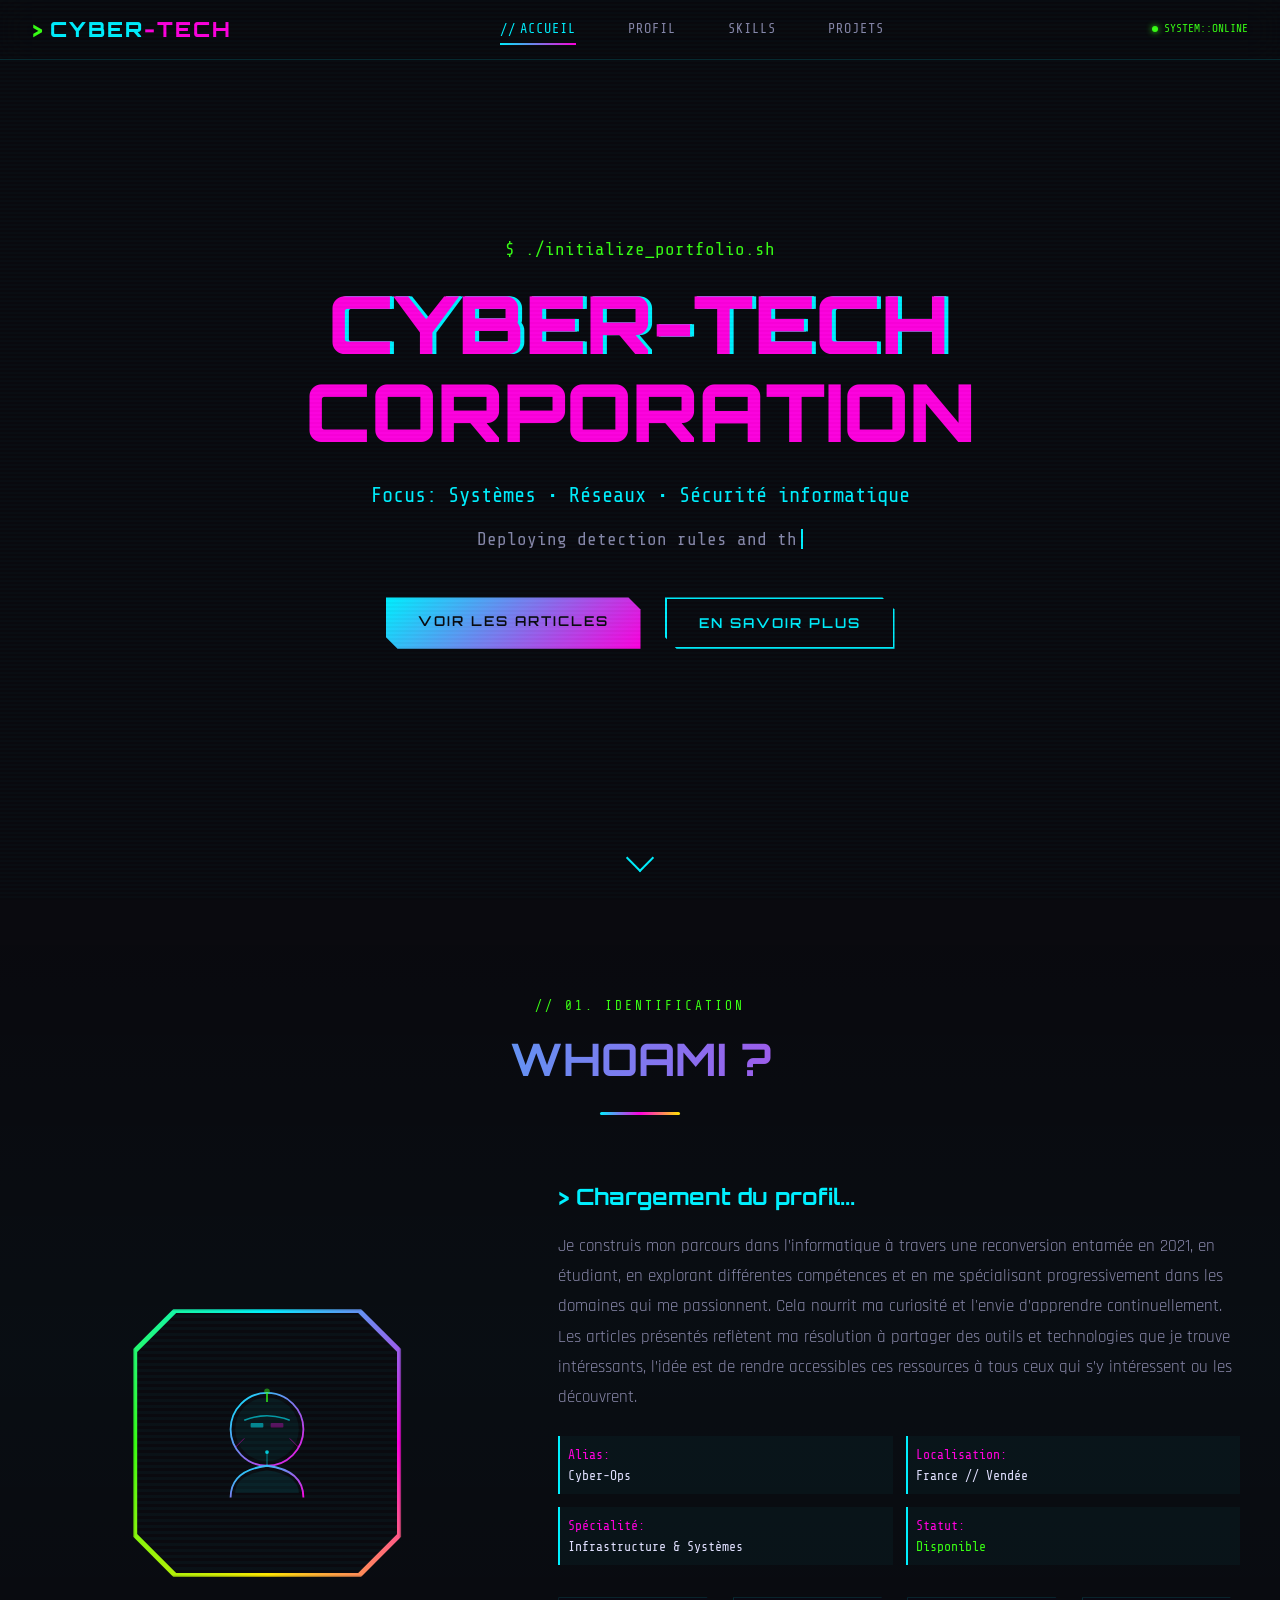
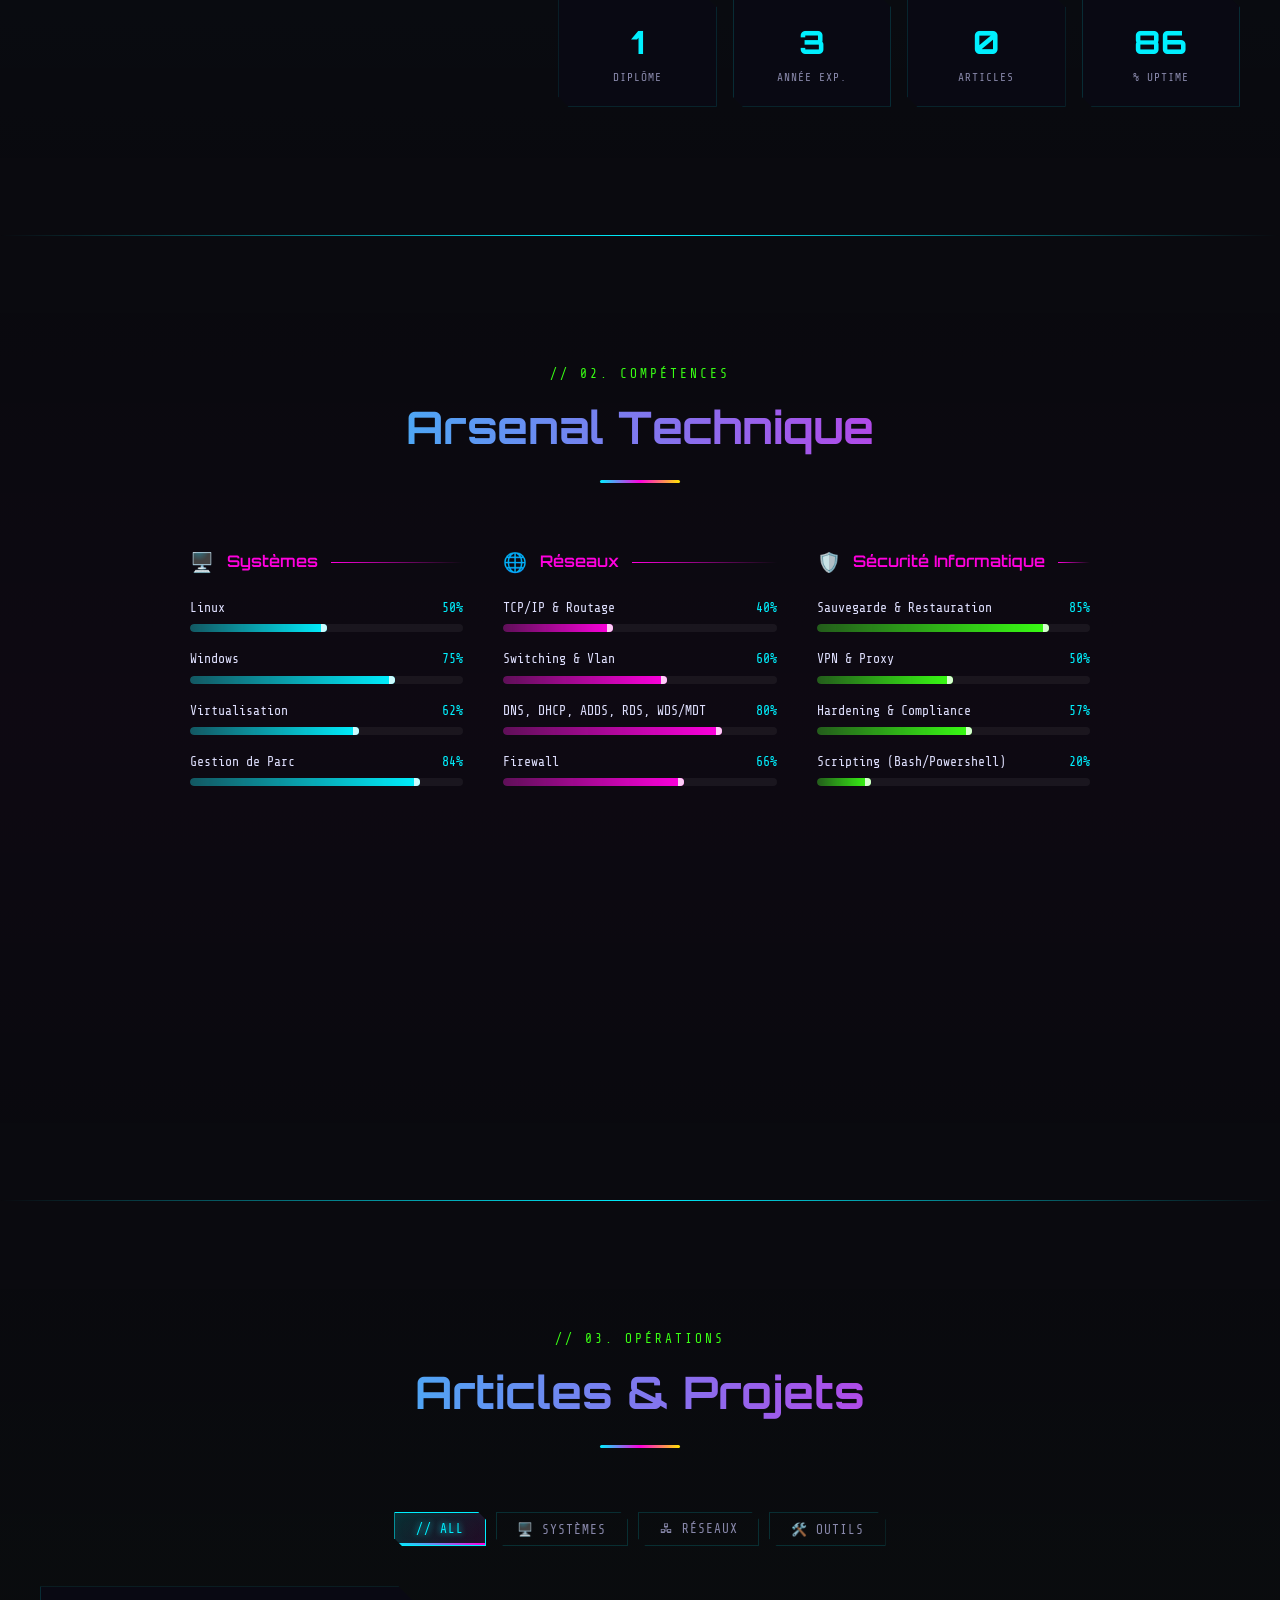
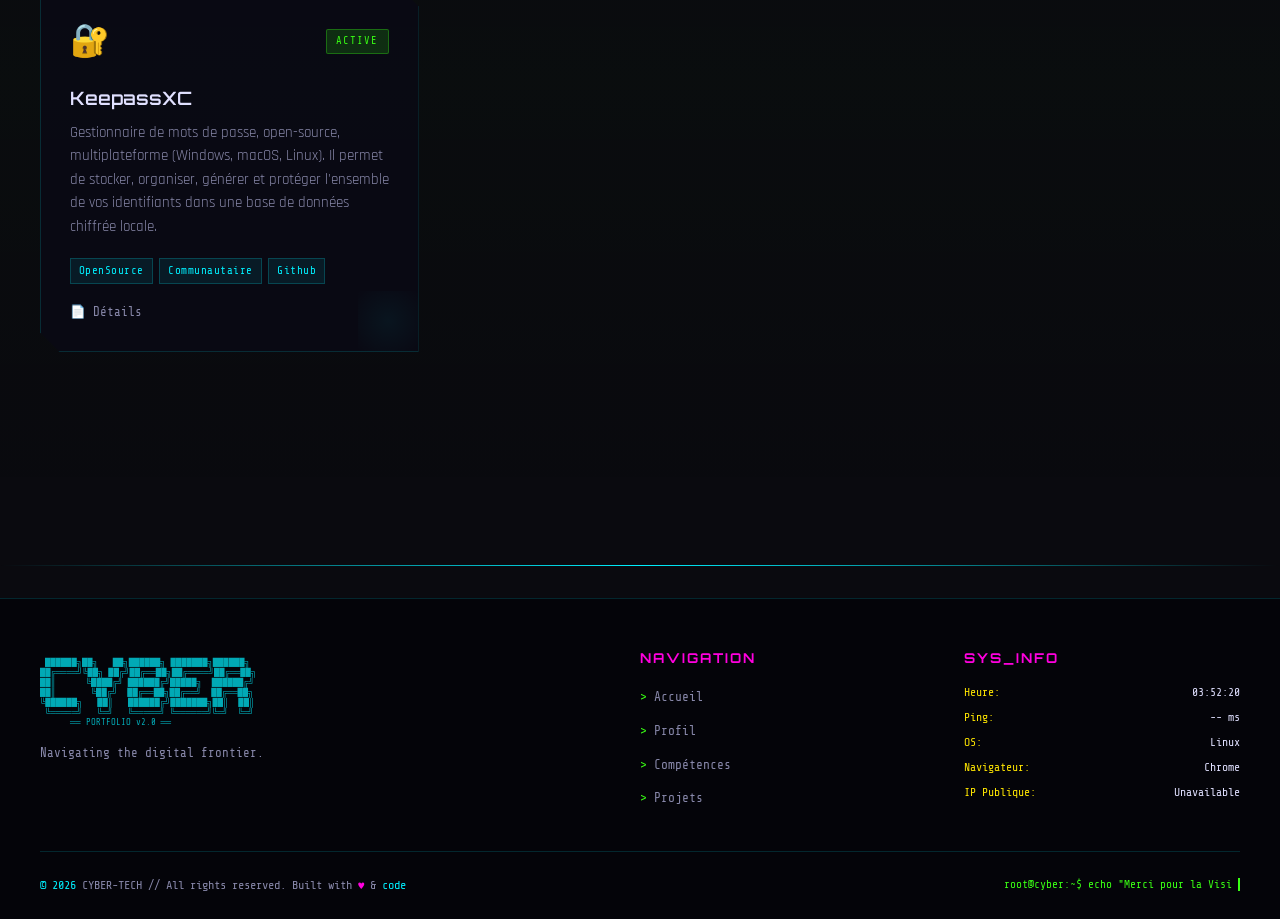
==== commit 377cdc57: "Version 2.0.2" ====
--- a/index.html
+++ b/index.html
@@ -312,7 +312,7 @@
                     <span class="project-tag">Github</span>
                 </div>
                 <div class="project-links">
-                    <a href="Projects/outils/P1_KeePassXC.html" class="project-link">📄 Détails</a>
+                    <a href="Projects/Outils/P1_KeePassXC.html" class="project-link">📄 Détails</a>
                 </div>
             </div>
             
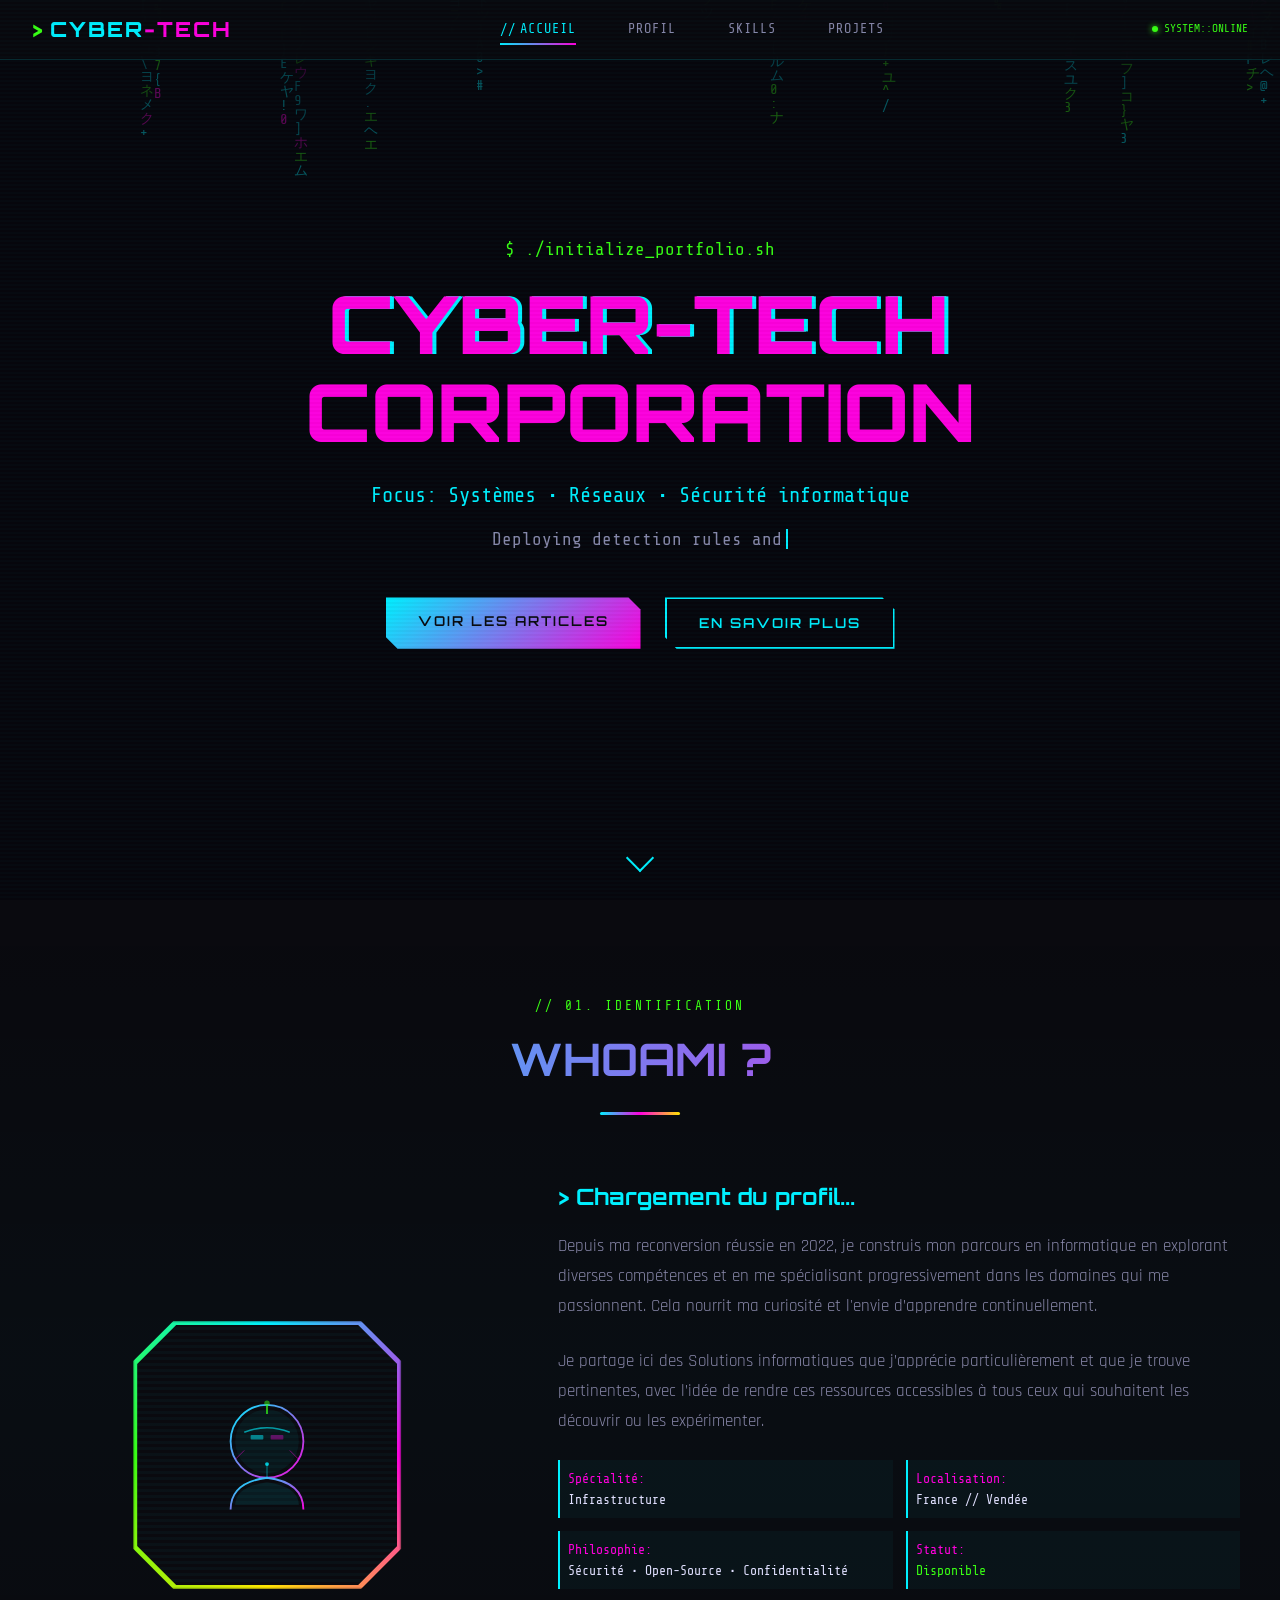
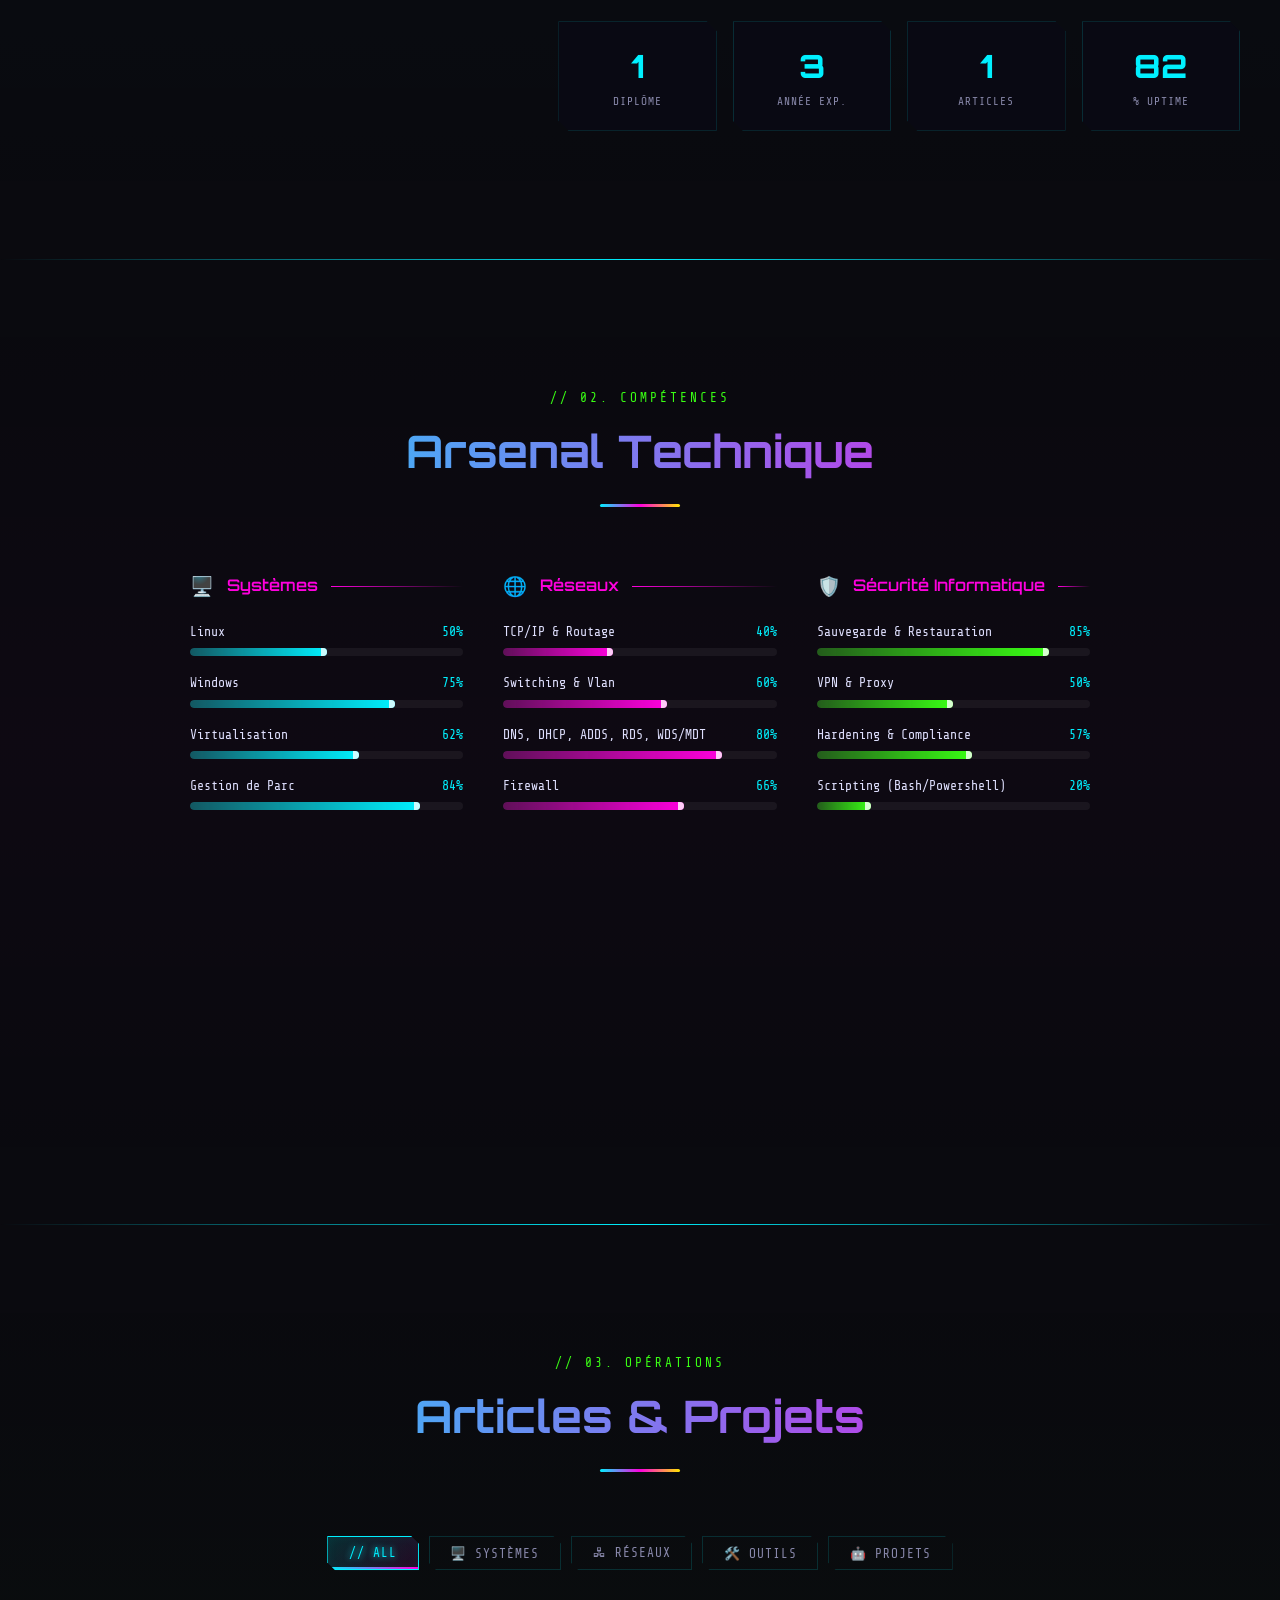
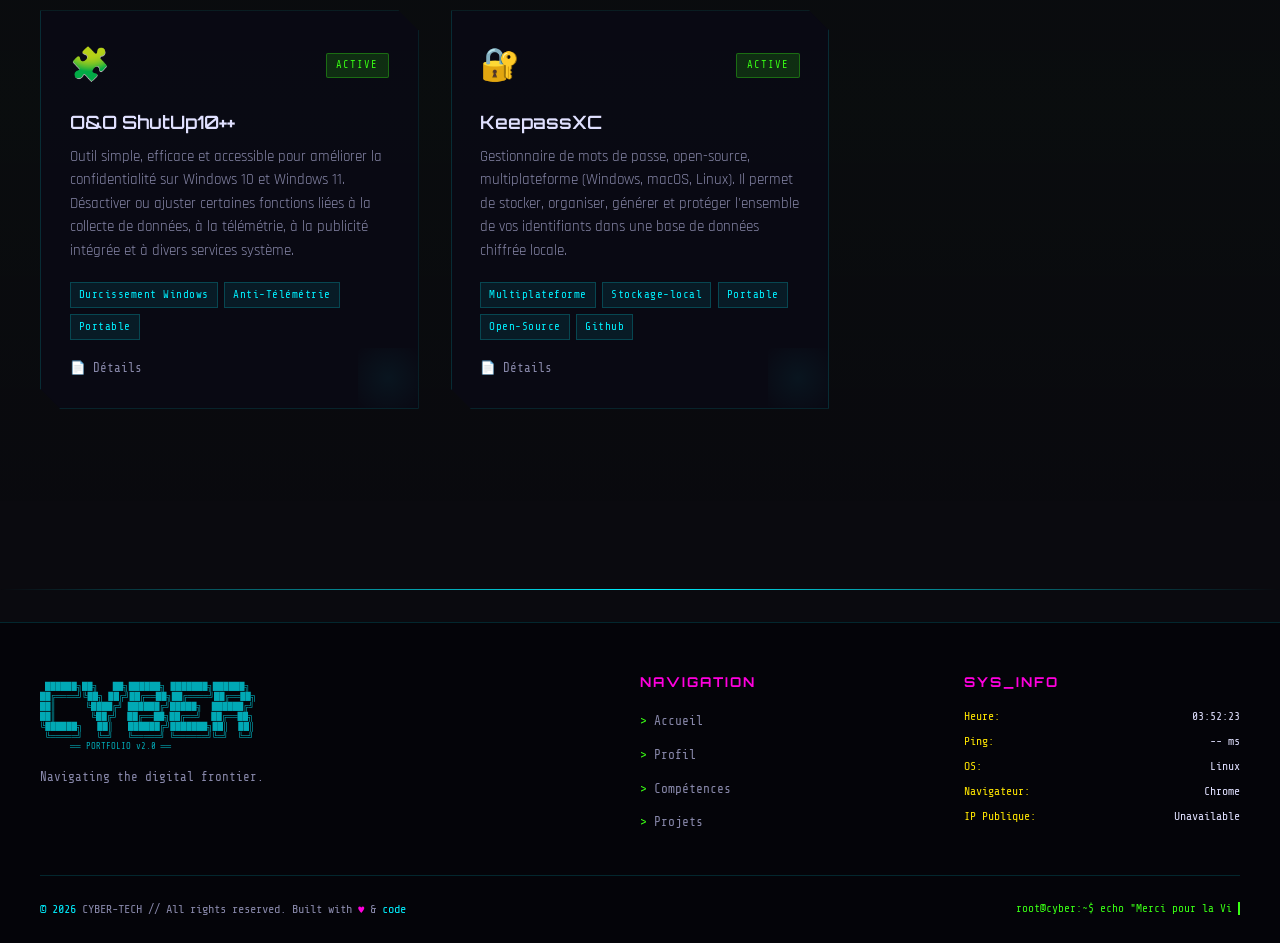
==== commit 660df6d2: "Version 2.0.3" ====
--- a/index.html
+++ b/index.html
@@ -106,24 +106,25 @@
             <div class="about-content animate-on-scroll">
                 <h3>> Chargement du profil...</h3>
                 <p>
-                    Je construis mon parcours dans l’informatique à travers une reconversion entamée en 2021, en étudiant, 
-                    en explorant différentes compétences et en me spécialisant progressivement dans les domaines qui me passionnent. 
+                    Depuis ma reconversion réussie en 2022, je construis mon parcours en informatique en explorant diverses compétences
+                    et en me spécialisant progressivement dans les domaines qui me passionnent.
                     Cela nourrit ma curiosité et l'envie d’apprendre continuellement.
-                    Les articles présentés reflètent ma résolution à partager des outils et technologies que je trouve intéressants, 
-                    l’idée est de rendre accessibles ces ressources à tous ceux qui s’y intéressent ou les découvrent. 
+                </p>
+                <p> Je partage ici des Solutions informatiques que j’apprécie particulièrement et que je trouve pertinentes, 
+                    avec l’idée de rendre ces ressources accessibles à tous ceux qui souhaitent les découvrir ou les expérimenter.
                 </p>
                 <div class="info-grid">
                     <div class="info-item">
-                        <span class="label">Alias:</span>
-                        <span class="value">Cyber-Ops</span>
+                        <span class="label">Spécialité:</span>
+                        <span class="value">Infrastructure</span>
                     </div>
                     <div class="info-item">
                         <span class="label">Localisation:</span>
                         <span class="value">France // Vendée</span>
                     </div>
                     <div class="info-item">
-                        <span class="label">Spécialité:</span>
-                        <span class="value">Infrastructure & Systèmes</span>
+                        <span class="label">Philosophie:</span>
+                        <span class="value">Sécurité • Open-Source • Confidentialité</span>
                     </div>
                     <div class="info-item">
                         <span class="label">Statut:</span>
@@ -140,7 +141,7 @@
                         <div class="stat-label">Année exp.</div>
                     </div>
                     <div class="stat-card">
-                        <div class="stat-number" data-target="1">0</div>
+                        <div class="stat-number" data-target="2">0</div>
                         <div class="stat-label">Articles</div>
                     </div>
                     <div class="stat-card">
@@ -291,9 +292,32 @@
             <button class="projects-tab-btn" data-filter="Systèmes">🖥️ Systèmes</button>
             <button class="projects-tab-btn" data-filter="Réseaux">🖧 Réseaux</button>
             <button class="projects-tab-btn" data-filter="Outils">🛠️ Outils</button>
+            <button class="projects-tab-btn" data-filter="Projets">🤖 Projets</button>
         </div>
 
         <div class="projects-grid">
+
+            <!-- Project 2 -->
+            <div class="project-card animate-on-scroll" data-category="Outils">
+                <div class="project-header">
+                    <span class="project-icon">🧩</span>
+                    <span class="project-status status-active">Active</span>
+                </div>
+                <h3 class="project-title">O&O ShutUp10++</h3>
+                <p class="project-desc">
+                    Outil simple, efficace et accessible pour améliorer la confidentialité sur Windows 10 et Windows 11.
+                    Désactiver ou ajuster certaines fonctions liées à la collecte de données, à la télémétrie, à la publicité intégrée et à divers services système.
+                </p>
+                <div class="project-tags">
+                    <span class="project-tag">Durcissement Windows</span>
+                    <span class="project-tag">Anti-Télémétrie</span>
+                    <span class="project-tag">Portable</span>
+                </div>
+                <div class="project-links">
+                    <a href="Projects/Outils/O2_O&O ShutUp10++.html" class="project-link">📄 Détails</a>
+                </div>
+            </div> 
+
             <!-- Project 1 -->
             <div class="project-card animate-on-scroll" data-category="Outils">
                 <div class="project-header">
@@ -307,39 +331,17 @@
                     générer et protéger l'ensemble de vos identifiants dans une base de données chiffrée locale.
                 </p>
                 <div class="project-tags">
-                    <span class="project-tag">OpenSource</span>
-                    <span class="project-tag">Communautaire</span>
+                    <span class="project-tag">Multiplateforme</span>
+                    <span class="project-tag">Stockage-local</span>
+                    <span class="project-tag">Portable</span>
+                    <span class="project-tag">Open-Source</span>
                     <span class="project-tag">Github</span>
                 </div>
                 <div class="project-links">
-                    <a href="Projects/Outils/P1_KeePassXC.html" class="project-link">📄 Détails</a>
+                    <a href="Projects/Outils/O1_KeePassXC.html" class="project-link">📄 Détails</a>
                 </div>
             </div>
             
-            <!-- Project 2 
-            <div class="project-card animate-on-scroll" data-category="Réseaux">
-                <div class="project-header">
-                    <span class="project-icon">🌐</span>
-                    <span class="project-status status-active">Active</span>
-                </div>
-                <h3 class="project-title">InfraBuilder</h3>
-                <p class="project-desc">
-                    Automatisation complète du déploiement d'infrastructures réseau :
-                    VLANs, routage inter-VLAN, DHCP, DNS, et monitoring.
-                    Infrastructure as Code avec Ansible.
-                </p>
-                <div class="project-tags">
-                    <span class="project-tag">Ansible</span>
-                    <span class="project-tag">Terraform</span>
-                    <span class="project-tag">Cisco IOS</span>
-                    <span class="project-tag">YAML</span>
-                </div>
-                <div class="project-links">
-                    <a href="Projects/Project_Template.html" class="project-link">📄 Détails</a>
-                    <a href="#" class="project-link">📂 Code source</a>
-                    <a href="#" class="project-link">📖 Documentation</a>
-                </div>
-            </div> -->
 
             <!-- Project 3 
             <div class="project-card animate-on-scroll" data-category="Systèmes">
--- a/css/style.css
+++ b/css/style.css
@@ -67,8 +67,11 @@
    MATRIX RAIN CANVAS
 ═══════════════════════════════════════════ */
 #matrix-canvas {
-    position: fixed; top: 0; left: 0; width: 100%; height: 100%;
-    z-index: 0; opacity: 0.12;
+    position: fixed; 
+    top: 0; left: 0; 
+    width: 100%; height: 100%;
+    z-index: 0; 
+    opacity: 0.34;
 }
 
 /* ═══════════════════════════════════════════
@@ -1062,49 +1065,270 @@
     white-space: pre;
 }
 
-/* Screenshot placeholder */
-.project-screenshot {
+/* ═══════════════════════════════════════════
+   GALLERY — REMPLACEMENT de .project-screenshot
+═══════════════════════════════════════════ */
+
+/* ── Gallery Container ── */
+.cyber-gallery {
     width: 100%;
-    aspect-ratio: 16/9;
     background: var(--bg-card);
     border: 1px solid var(--border-cyber);
     border-radius: 4px;
-    display: flex; align-items: center; justify-content: center;
     margin-bottom: 1.5rem;
     position: relative;
     overflow: hidden;
 }
-.project-screenshot::before {
+
+/* ── Scanlines overlay on gallery ── */
+.cyber-gallery::before {
     content: '';
     position: absolute; inset: 0;
     background: repeating-linear-gradient(
         0deg, transparent, transparent 2px,
-        rgba(0,240,255,0.015) 2px, rgba(0,240,255,0.015) 4px
+        rgba(0, 240, 255, 0.015) 2px, rgba(0, 240, 255, 0.015) 4px
     );
-    pointer-events: none; /* ✅ Le pseudo-element ne bloque plus les events souris */
-}
-.project-screenshot-text {
-    font-family: var(--font-mono);
-    font-size: 0.85rem;
-    color: var(--text-secondary);
-    text-align: center;
+    pointer-events: none;
+    z-index: 2;
+}
+
+/* ── Image viewport ── */
+.gallery-viewport {
+    position: relative;
+    width: 100%;
+    overflow: hidden;
+}
+
+.gallery-track {
+    display: flex;
+    transition: transform 0.4s cubic-bezier(0.25, 0.46, 0.45, 0.94);
+    will-change: transform;
+}
+
+.gallery-slide {
+    min-width: 100%;
+    display: flex;
+    align-items: center;
+    justify-content: center;
+    padding: 1.5rem;
+    aspect-ratio: 16 / 10;
+    cursor: pointer;
+    position: relative;
+}
+
+.gallery-slide img {
+    max-width: 100%;
+    max-height: 100%;
+    width: auto;
+    height: auto;
+    object-fit: contain;
+    border-radius: 4px;
+    display: block;
+    position: relative;
     z-index: 1;
-}
-.project-screenshot img {
-    width: 100%;
-    max-width: 500px;
+    /* PAS de transform:scale sur hover — ça casse le mobile */
+    transition: box-shadow 0.3s ease;
+    /* Empêcher le pinch-zoom natif sur l'image inline */
+    touch-action: manipulation;
+}
+
+/* Hover glow uniquement sur desktop (pas tactile) */
+@media (hover: hover) {
+    .gallery-slide img:hover {
+        box-shadow: 0 0 25px rgba(0, 240, 255, 0.2);
+    }
+}
+
+/* ── Navigation arrows ── */
+.gallery-arrow {
+    position: absolute;
+    top: 50%;
+    transform: translateY(-50%);
+    z-index: 5;
+    background: rgba(10, 10, 20, 0.8);
+    border: 1px solid var(--border-cyber);
+    color: var(--neon-cyan);
+    width: 36px;
+    height: 36px;
+    display: flex;
+    align-items: center;
+    justify-content: center;
+    cursor: pointer;
+    font-family: var(--font-mono);
+    font-size: 1rem;
+    transition: all 0.3s ease;
+    clip-path: polygon(0 0, calc(100% - 6px) 0, 100% 6px, 100% 100%, 6px 100%, 0 calc(100% - 6px));
+}
+.gallery-arrow:hover {
+    background: rgba(0, 240, 255, 0.15);
+    border-color: var(--neon-cyan);
+    box-shadow: 0 0 15px rgba(0, 240, 255, 0.3);
+}
+.gallery-arrow--prev { left: 8px; }
+.gallery-arrow--next { right: 8px; }
+
+/* Hide arrows if only 1 image */
+.cyber-gallery[data-count="1"] .gallery-arrow { display: none; }
+
+/* ── Dot indicators — cyberpunk style ── */
+.gallery-dots {
+    display: flex;
+    justify-content: center;
+    align-items: center;
+    gap: 6px;
+    padding: 0.8rem 1rem;
+    background: rgba(5, 5, 15, 0.6);
+    border-top: 1px solid var(--border-cyber);
+}
+
+/* Hide dots if only 1 image */
+.cyber-gallery[data-count="1"] .gallery-dots { display: none; }
+
+.gallery-dot {
+    width: 20px;
+    height: 3px;
+    background: rgba(0, 240, 255, 0.2);
+    border: none;
+    cursor: pointer;
+    padding: 0;
+    position: relative;
+    transition: all 0.35s ease;
+}
+
+.gallery-dot::after {
+    content: '';
+    position: absolute;
+    inset: -4px -2px;
+    /* Bigger touch target */
+}
+
+.gallery-dot:hover {
+    background: rgba(0, 240, 255, 0.5);
+}
+
+.gallery-dot.active {
+    width: 32px;
+    background: var(--neon-cyan);
+    box-shadow: 0 0 8px var(--neon-cyan), 0 0 16px rgba(0, 240, 255, 0.3);
+}
+
+/* ── Image counter badge ── */
+.gallery-counter {
+    position: absolute;
+    top: 12px;
+    right: 12px;
+    z-index: 5;
+    font-family: var(--font-mono);
+    font-size: 0.65rem;
+    color: var(--neon-cyan);
+    background: rgba(10, 10, 20, 0.85);
+    border: 1px solid var(--border-cyber);
+    padding: 0.15rem 0.5rem;
+    letter-spacing: 1px;
+}
+
+/* Hide counter if only 1 image */
+.cyber-gallery[data-count="1"] .gallery-counter { display: none; }
+
+/* ═══════════════════════════════════════════
+   LIGHTBOX — 
+═══════════════════════════════════════════ */
+.lightbox-overlay {
+    position: fixed;
+    inset: 0;
+    z-index: 10000;
+    background: rgba(2, 6, 23, 0.95);
+    backdrop-filter: blur(8px);
+    display: none;
+    align-items: center;
+    justify-content: center;
+    opacity: 0;
+    transition: opacity 0.3s ease;
+    cursor: zoom-out;
+    touch-action: pinch-zoom;
+}
+.lightbox-overlay.open {
+    display: flex;
+    opacity: 1;
+}
+
+.lightbox-img-wrapper {
+    position: relative;
+    max-width: 90vw;
+    max-height: 85vh;
+    width: auto;
     height: auto;
-    border-radius: 10px;
-    position: relative;        /* ✅ Au-dessus du ::before */
-    z-index: 1;                /* ✅ Au-dessus du ::before */
-    transition: transform 0.4s ease, box-shadow 0.4s ease; /* ✅ Transition fluide */
-    cursor: zoom-in;
-        
-}
-.project-screenshot img:hover {
-    transform: scale(1.2);
-    box-shadow: 0 0 20px var(--neon-cyan);
-}
+    display: flex;
+    align-items: center;
+    justify-content: center;
+}
+
+.lightbox-img {
+    max-width: 90vw;
+    max-height: 85vh;
+    width: auto;
+    height: auto;
+    object-fit: contain;
+    border: 1px solid var(--border-cyber);
+    border-radius: 4px;
+    box-shadow: 0 0 40px rgba(0, 240, 255, 0.15);
+    cursor: default;
+    touch-action: pinch-zoom;
+    transition: opacity 0.3s ease;
+}
+
+.lightbox-close {
+    position: absolute;
+    top: 16px;
+    right: 16px;
+    z-index: 10001;
+    width: 40px;
+    height: 40px;
+    background: rgba(10, 10, 20, 0.8);
+    border: 1px solid var(--border-cyber);
+    color: var(--neon-cyan);
+    font-family: var(--font-mono);
+    font-size: 1.2rem;
+    display: flex;
+    align-items: center;
+    justify-content: center;
+    cursor: pointer;
+    transition: all 0.3s ease;
+    clip-path: polygon(0 0, calc(100% - 8px) 0, 100% 8px, 100% 100%, 8px 100%, 0 calc(100% - 8px));
+}
+.lightbox-close:hover {
+    background: rgba(255, 0, 222, 0.2);
+    border-color: var(--neon-magenta);
+    color: var(--neon-magenta);
+}
+
+/* Lightbox arrows */
+.lightbox-arrow {
+    position: absolute;
+    top: 50%;
+    transform: translateY(-50%);
+    z-index: 10001;
+    background: rgba(10, 10, 20, 0.8);
+    border: 1px solid var(--border-cyber);
+    color: var(--neon-cyan);
+    width: 44px;
+    height: 44px;
+    display: flex;
+    align-items: center;
+    justify-content: center;
+    cursor: pointer;
+    font-family: var(--font-mono);
+    font-size: 1.2rem;
+    transition: all 0.3s ease;
+    clip-path: polygon(0 0, calc(100% - 8px) 0, 100% 8px, 100% 100%, 8px 100%, 0 calc(100% - 8px));
+}
+.lightbox-arrow:hover {
+    background: rgba(0, 240, 255, 0.15);
+    border-color: var(--neon-cyan);
+    box-shadow: 0 0 20px rgba(0, 240, 255, 0.3);
+}
+.lightbox-arrow--prev { left: 16px; }
+.lightbox-arrow--next { right: 16px; }
 
 
 /* Sidebar */
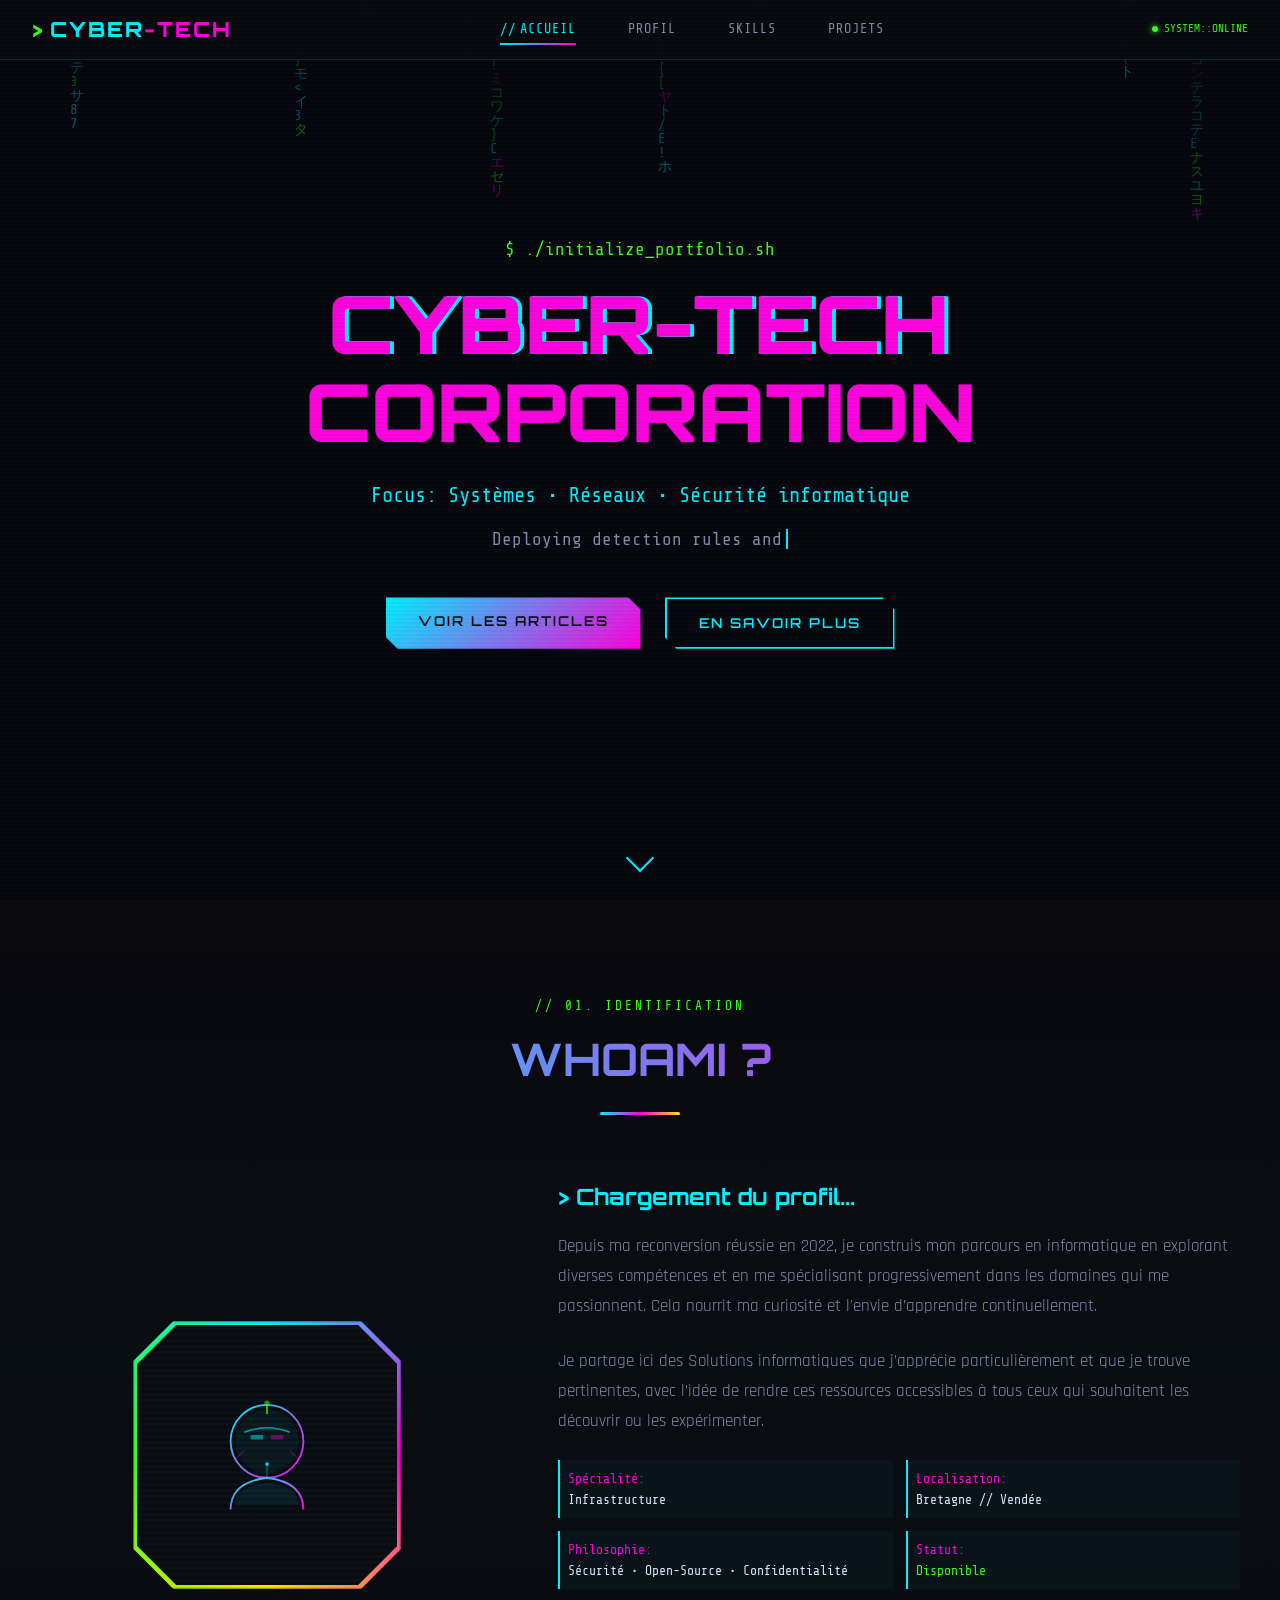
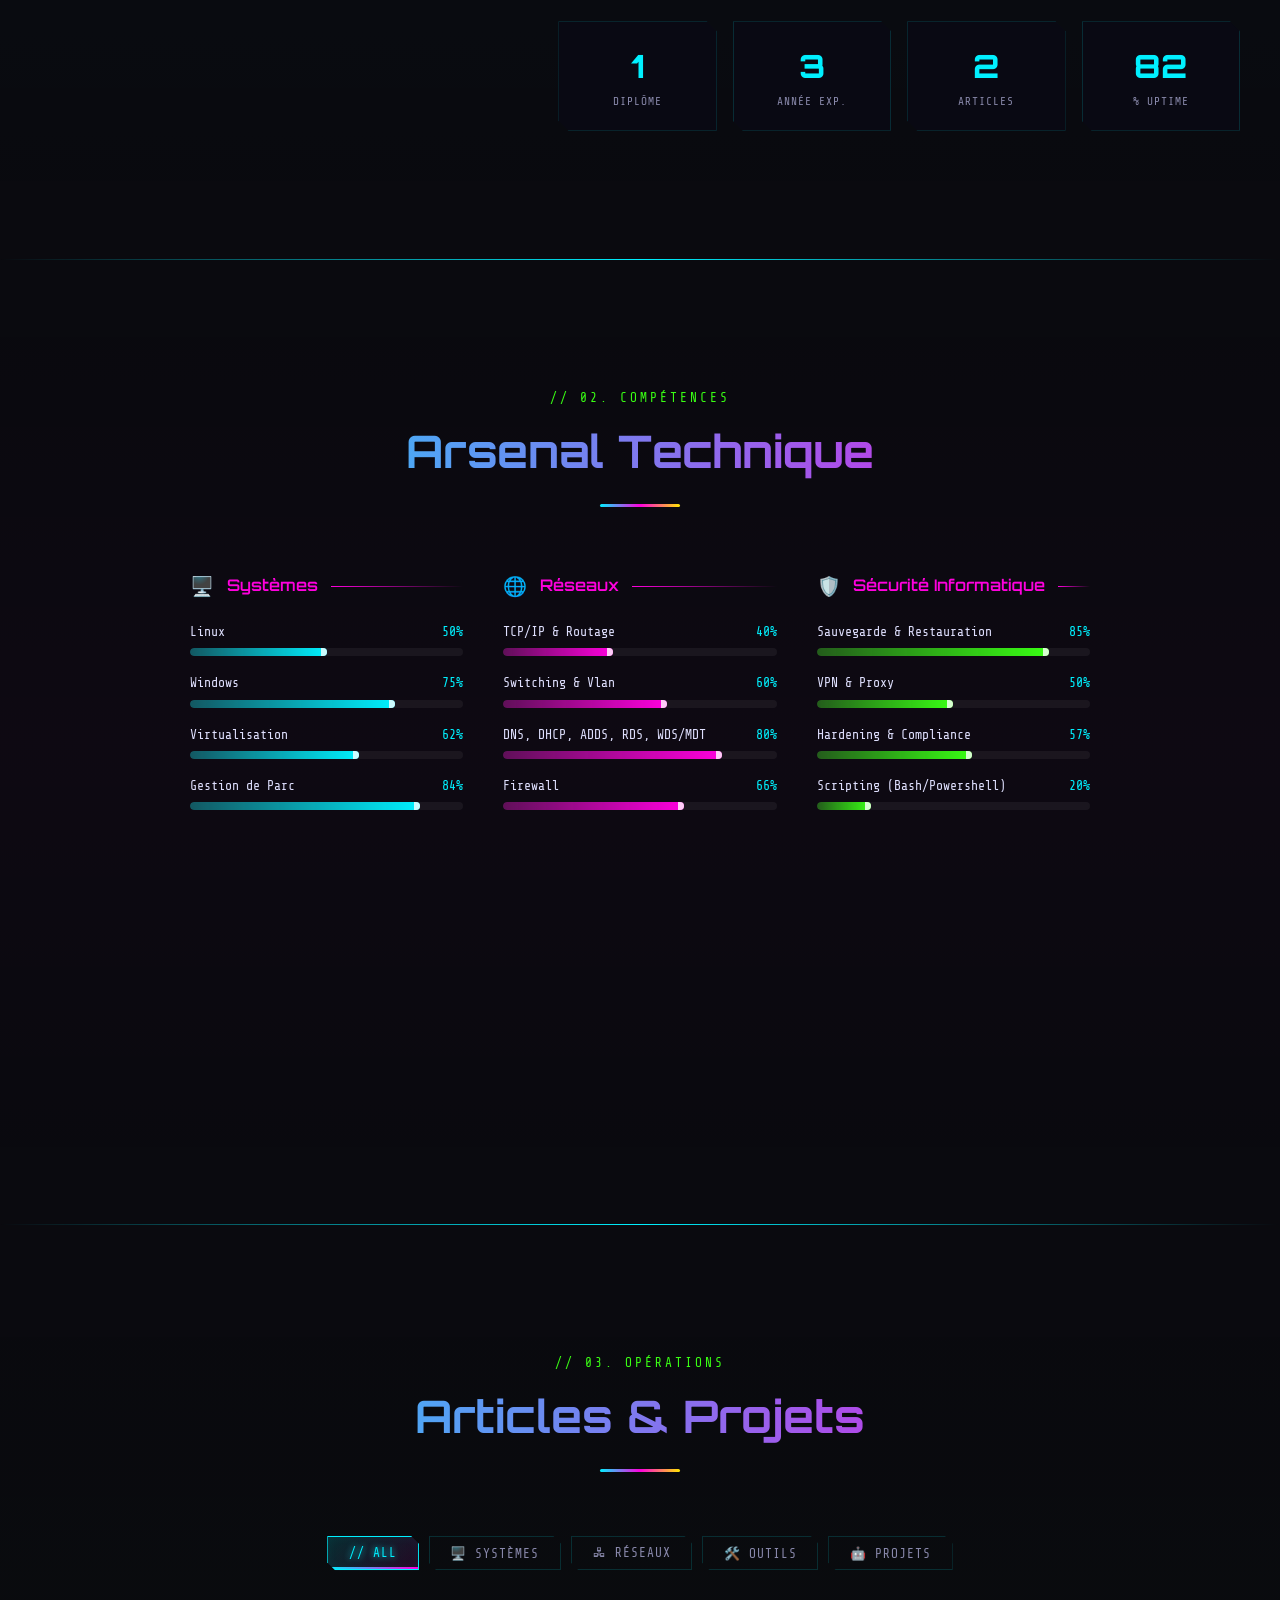
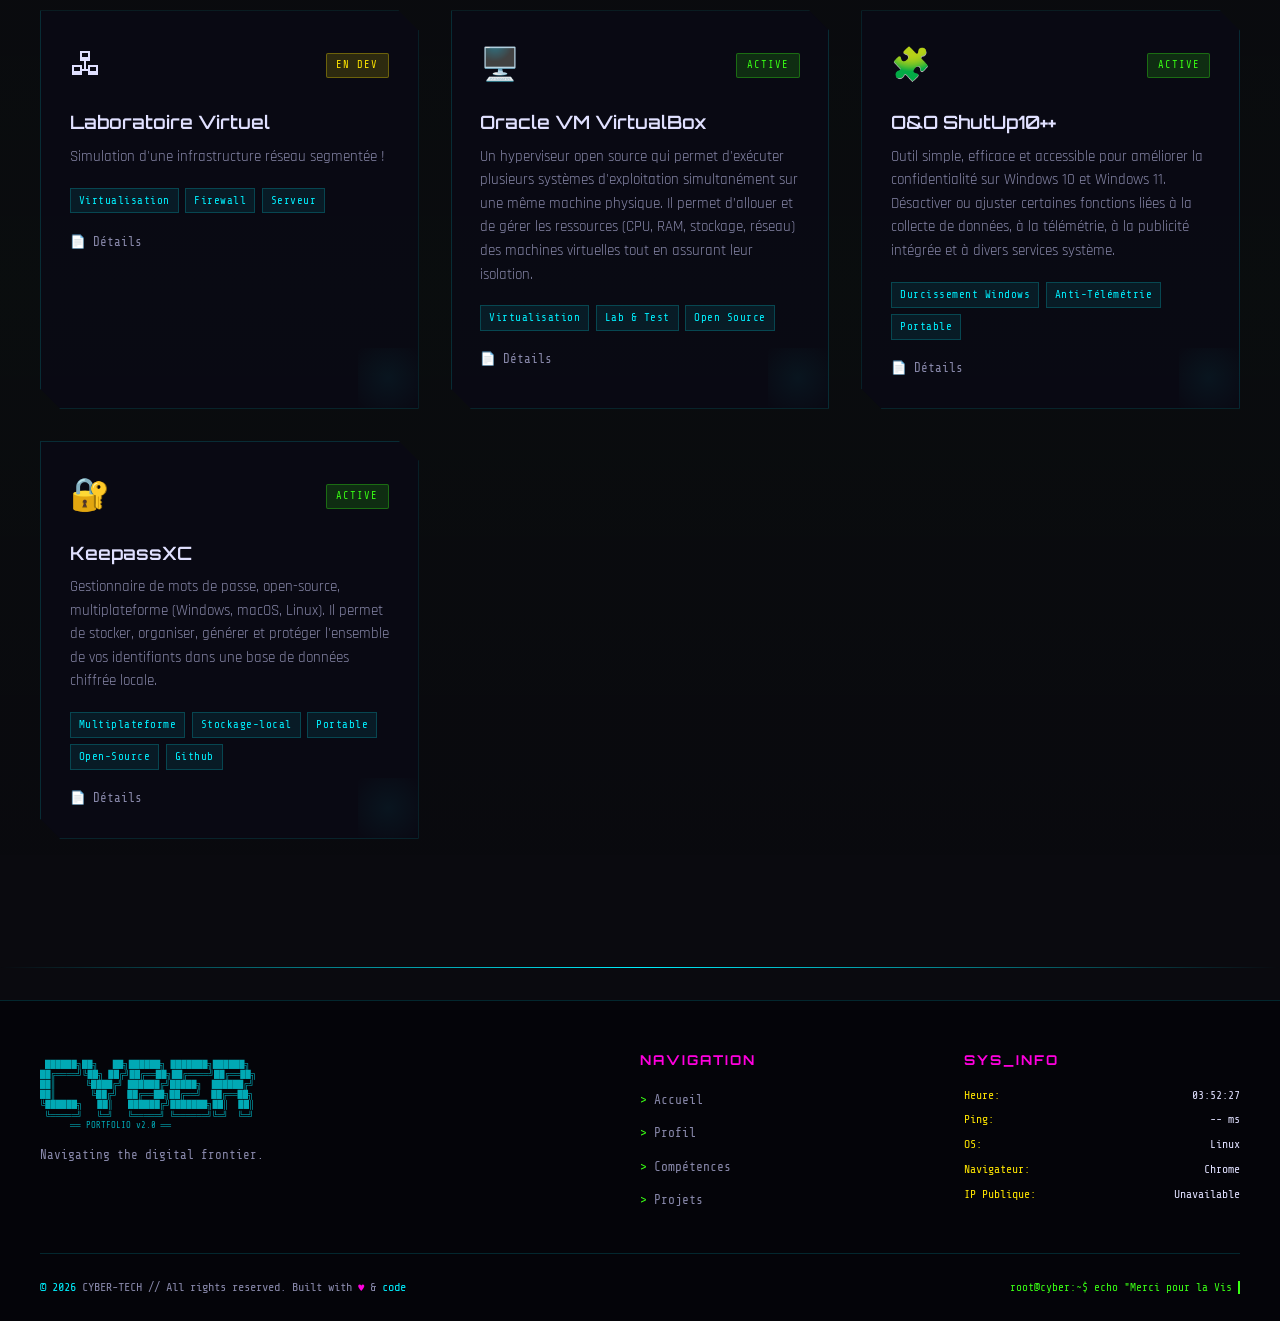
==== commit fb515b43: "Version 2.0.4" ====
--- a/index.html
+++ b/index.html
@@ -120,7 +120,7 @@
                     </div>
                     <div class="info-item">
                         <span class="label">Localisation:</span>
-                        <span class="value">France // Vendée</span>
+                        <span class="value">Bretagne // Vendée</span>
                     </div>
                     <div class="info-item">
                         <span class="label">Philosophie:</span>
@@ -141,7 +141,7 @@
                         <div class="stat-label">Année exp.</div>
                     </div>
                     <div class="stat-card">
-                        <div class="stat-number" data-target="2">0</div>
+                        <div class="stat-number" data-target="3">0</div>
                         <div class="stat-label">Articles</div>
                     </div>
                     <div class="stat-card">
@@ -297,6 +297,47 @@
 
         <div class="projects-grid">
 
+            <!-- Project 4 -->
+            <div class="project-card animate-on-scroll" data-category="Projets">
+                <div class="project-header">
+                    <span class="project-icon">🖧</span>
+                    <span class="project-status status-dev">En Dev</span>
+                </div>
+                <h3 class="project-title">Laboratoire Virtuel</h3>
+                <p class="project-desc">
+                    Simulation d'une infrastructure réseau segmentée !
+                </p>
+                <div class="project-tags">
+                    <span class="project-tag">Virtualisation</span>
+                    <span class="project-tag">Firewall</span>
+                    <span class="project-tag">Serveur</span>
+                </div>
+                <div class="project-links">
+                    <a href="" class="project-link">📄 Détails</a>
+                </div>
+            </div>
+
+            <!-- Project 3 -->
+            <div class="project-card animate-on-scroll" data-category="Systèmes">
+                <div class="project-header">
+                    <span class="project-icon">🖥️</span>
+                    <span class="project-status status-active">Active</span>
+                </div>
+                <h3 class="project-title">Oracle VM VirtualBox</h3>
+                <p class="project-desc">
+                    Un hyperviseur open source qui permet d'exécuter plusieurs systèmes d'exploitation simultanément sur une même machine physique.
+                    Il permet d’allouer et de gérer les ressources (CPU, RAM, stockage, réseau) des machines virtuelles tout en assurant leur isolation.
+                </p>
+                <div class="project-tags">
+                    <span class="project-tag">Virtualisation</span>
+                    <span class="project-tag">Lab & Test</span>
+                    <span class="project-tag">Open Source</span>
+                </div>
+                <div class="project-links">
+                    <a href="Projects/Systèmes/S1_Oracle VM VirtualBox.html" class="project-link">📄 Détails</a>
+                </div>
+            </div>
+
             <!-- Project 2 -->
             <div class="project-card animate-on-scroll" data-category="Outils">
                 <div class="project-header">
@@ -341,54 +382,8 @@
                     <a href="Projects/Outils/O1_KeePassXC.html" class="project-link">📄 Détails</a>
                 </div>
             </div>
-            
-
-            <!-- Project 3 
-            <div class="project-card animate-on-scroll" data-category="Systèmes">
-                <div class="project-header">
-                    <span class="project-icon">🛡️</span>
-                    <span class="project-status status-dev">En dev</span>
-                </div>
-                <h3 class="project-title">VulnScanner Pro</h3>
-                <p class="project-desc">
-                    Scanner de vulnérabilités automatisé ciblant les services réseau exposés.
-                    Génération de rapports conformes aux standards OWASP et CVE.
-                </p>
-                <div class="project-tags">
-                    <span class="project-tag">Python</span>
-                    <span class="project-tag">Nmap</span>
-                    <span class="project-tag">SQLite</span>
-                    <span class="project-tag">API REST</span>
-                </div>
-                <div class="project-links">
-                    <a href="Projects/Project_Template.html" class="project-link">📄 Détails</a>
-                    <a href="#" class="project-link">📂 Code source</a>
-                </div>
-            </div>-->
-
-            <!-- Project 4 
-            <div class="project-card animate-on-scroll" data-category="outils">
-                <div class="project-header">
-                    <span class="project-icon">🔐</span>
-                    <span class="project-status status-beta">Beta</span>
-                </div>
-                <h3 class="project-title">CryptoVault</h3>
-                <p class="project-desc">
-                    Gestionnaire de secrets et certificats SSL/TLS pour environnements
-                    multi-serveurs. Rotation automatique des clés et audit de conformité.
-                </p>
-                <div class="project-tags">
-                    <span class="project-tag">Go</span>
-                    <span class="project-tag">HashiCorp Vault</span>
-                    <span class="project-tag">PKI</span>
-                    <span class="project-tag">Let's Encrypt</span>
-                </div>
-                <div class="project-links">
-                    <a href="Projects/Project_Template.html" class="project-link">📄 Détails</a>
-                    <a href="#" class="project-link">📂 Code source</a>
-                    <a href="#" class="project-link">🔗 Demo</a>
-                </div>
-            </div>-->
+
+
 
             <!-- Project 5 
             <div class="project-card animate-on-scroll" data-category="outils">
